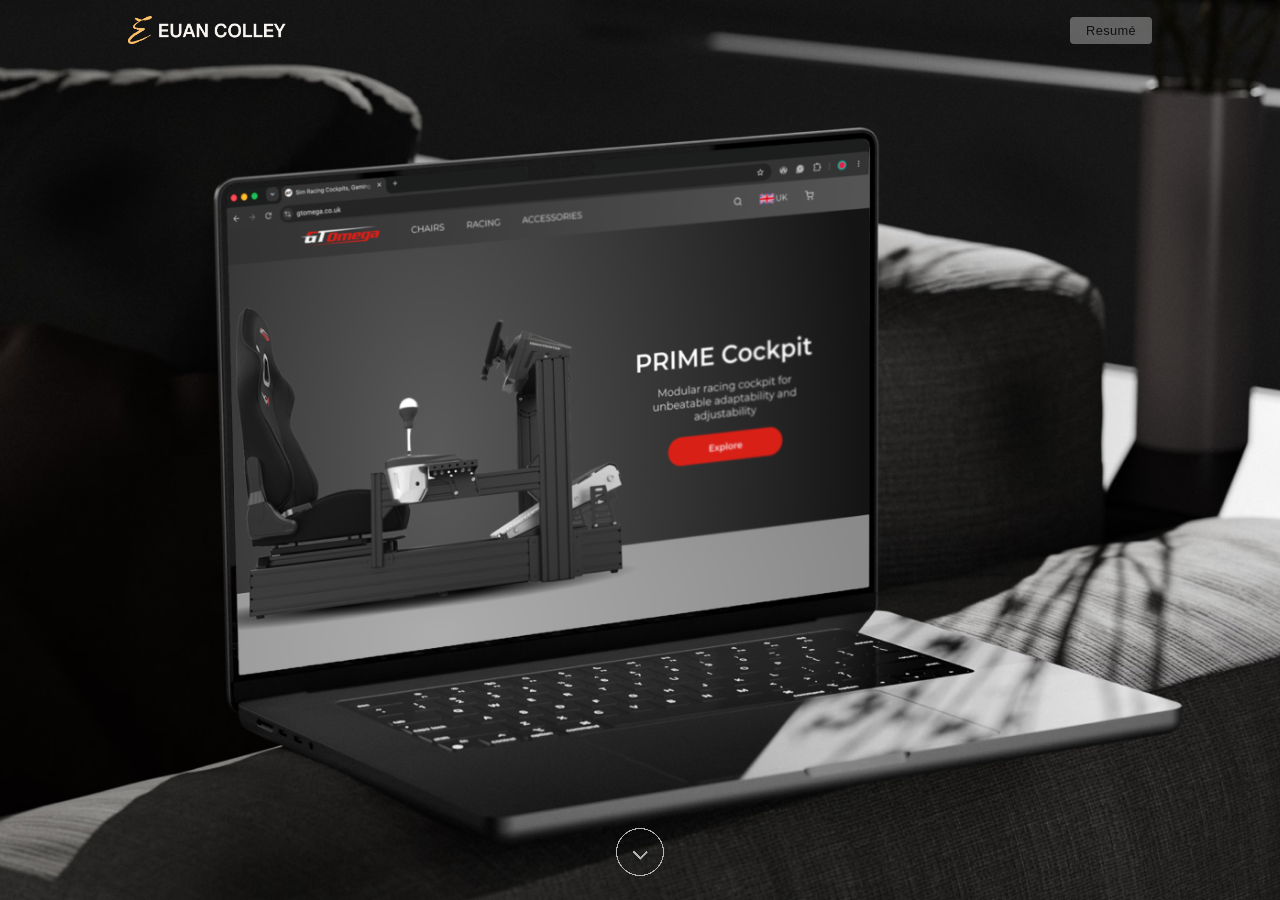
==== gtomega/index.html @ 936557d6 "Added portfolio transition effects and updated project page styling." ====
<!doctype html>
<html lang="en">
  <head>
    <meta charset="UTF-8" />
    <meta name="viewport" content="width=device-width, initial-scale=1.0" />
    <title>GT Omega — Case Study</title>
    <link rel="stylesheet" href="../project-page.css" />
    <script>
      (function () {
        const key = 'timelineProjectTransition';
        const normalizePath = (value) => {
          if (typeof value !== 'string') return '/';
          const withoutIndex = value.replace(/index\.html$/i, '');
          const normalized = withoutIndex.replace(/\/+$/, '');
          return normalized === '' ? '/' : normalized;
        };
        window.__projectTransitionPayload = null;
        try {
          const raw = sessionStorage.getItem(key);
          if (!raw) return;
          const payload = JSON.parse(raw);
          if (!payload) return;
          const payloadPath = normalizePath(payload.path || '');
          const currentPath = normalizePath(window.location.pathname);
          if (payloadPath !== currentPath) return;
          window.__projectTransitionPayload = payload;
          document.documentElement.classList.add('page-transition-in');
          document.documentElement.style.setProperty('--transition-image', `url("${payload.image}")`);
          const aspect = Number.isFinite(payload.aspect) ? payload.aspect : 0.5625;
          document.documentElement.style.setProperty('--hero-target-width', payload.targetWidth || '100dvw');
          document.documentElement.style.setProperty('--hero-target-left', payload.targetLeft || '0px');
          document.documentElement.style.setProperty('--hero-target-height', payload.targetHeight || `${(aspect * 100).toFixed(3)}vw`);
          document.documentElement.style.setProperty('--hero-target-top', payload.targetTop || `calc(50dvh - (${(aspect * 100).toFixed(3)}vw * 0.5))`);
          sessionStorage.removeItem(key);
        } catch (error) {
          // If storage is blocked or malformed, continue without transition overlay.
        }
      }());
    </script>
  </head>
  <body style="--transition-image: url('hero.png'); --hero-target-width: 100dvw; --hero-target-left: 0px; --hero-target-height: 100dvh; --hero-target-top: 0px;">
    <header>
      <div id="logo-wrap">
        <img src="../images/misc/logo black.png" alt="Logo" />
        <img id="logo-white" src="../images/misc/logo white.png" alt="Logo" />
      </div>
      <button>Resumé</button>
    </header>

    <div id="scroll-indicator">
      <video autoplay loop muted playsinline>
        <source src="../images/misc/scroll indicator.webm" type="video/webm" />
      </video>
    </div>

    <main class="case-hero">
      <img class="case-hero-media" src="hero.png" alt="GT Omega hero" />
    </main>
    <script>
      (function () {
        const payload = window.__projectTransitionPayload;
        if (!payload) return;
        const heroImg = document.querySelector('.case-hero-media');
        if (heroImg && payload.image) {
          heroImg.src = payload.image;
        }
      }());
    </script>
  </body>
</html>
---- project-page.css ----
html, body {
  margin: 0;
  padding: 0;
  overflow-x: hidden;
  overflow-y: hidden;
}

body {
  background: #f4f4f4;
  color: #f7f7f7;
  font-family: 'Newsreader', Georgia, serif;
}

header {
  position: fixed;
  top: 0;
  left: 0;
  width: 100%;
  box-sizing: border-box;
  display: flex;
  justify-content: space-between;
  align-items: center;
  padding: 16px 10vw;
  z-index: 13050;
}

header img {
  height: 28px;
  width: auto;
  display: block;
}

#logo-wrap {
  position: relative;
  height: 28px;
}

#logo-wrap img {
  height: 28px;
  width: auto;
  display: block;
}

#logo-white {
  position: absolute;
  top: 0;
  left: 0;
}

header button {
  background: rgba(244, 244, 244, 0.35);
  border: 0px solid #111;
  color: #111;
  font-size: 0.8rem;
  padding: 6px 16px;
  border-radius: 4px;
  cursor: pointer;
  letter-spacing: 0.03em;
}

header button:hover {
  background: #111;
  color: #fff;
}

#scroll-indicator {
  position: fixed;
  bottom: 24px;
  left: 50%;
  transform: translateX(-50%);
  z-index: 50;
  opacity: 1;
  transition: opacity 0.4s ease;
  pointer-events: none;
}

#scroll-indicator video {
  height: 48px;
  width: auto;
  display: block;
}

.case-hero {
  min-height: 100vh;
  width: 100%;
  position: relative;
  overflow: hidden;
  box-sizing: border-box;
  display: flex;
  align-items: end;
  padding: clamp(28px, 4vw, 56px);
}

.case-hero-media {
  position: fixed;
  left: var(--hero-target-left, 0px);
  width: var(--hero-target-width, 100dvw);
  top: var(--hero-target-top, 0px);
  height: var(--hero-target-height, 100dvh);
  display: block;
  object-fit: cover;
  object-position: center center;
  transform: none;
  z-index: 0;
}

.case-hero::after {
  content: none;
}

.case-hero-inner {
  position: relative;
  z-index: 2;
  max-width: 760px;
  text-shadow: 0 4px 28px rgba(0, 0, 0, 0.42);
}

.case-kicker {
  margin: 0 0 10px;
  font-family: sans-serif;
  letter-spacing: 0.04em;
  font-size: 0.84rem;
  opacity: 0.9;
}

.case-title {
  margin: 0;
  font-size: clamp(2rem, 5vw, 4.4rem);
  line-height: 0.95;
  font-weight: 400;
}

.case-note {
  margin: 12px 0 0;
  font-family: sans-serif;
  font-size: 0.95rem;
  line-height: 1.6;
  max-width: 62ch;
}

.case-back {
  display: inline-block;
  margin-top: 24px;
  color: #fff;
  font-family: sans-serif;
  font-size: 0.9rem;
  text-decoration: none;
  border-bottom: 1px solid rgba(255, 255, 255, 0.45);
}

html.page-transition-in body::before {
  content: '';
  position: fixed;
  left: var(--hero-target-left, 0px);
  width: var(--hero-target-width, 100dvw);
  top: var(--hero-target-top, 0px);
  height: var(--hero-target-height, 100dvh);
  background-image: var(--transition-image, var(--hero-image));
  background-size: cover;
  background-position: center center;
  transform: none;
  z-index: 9999;
  pointer-events: none;
  animation: transitionReveal 760ms cubic-bezier(0.33, 1, 0.68, 1) forwards;
}

@keyframes transitionReveal {
  0% { opacity: 1; }
  65% { opacity: 1; }
  100% { opacity: 0; }
}
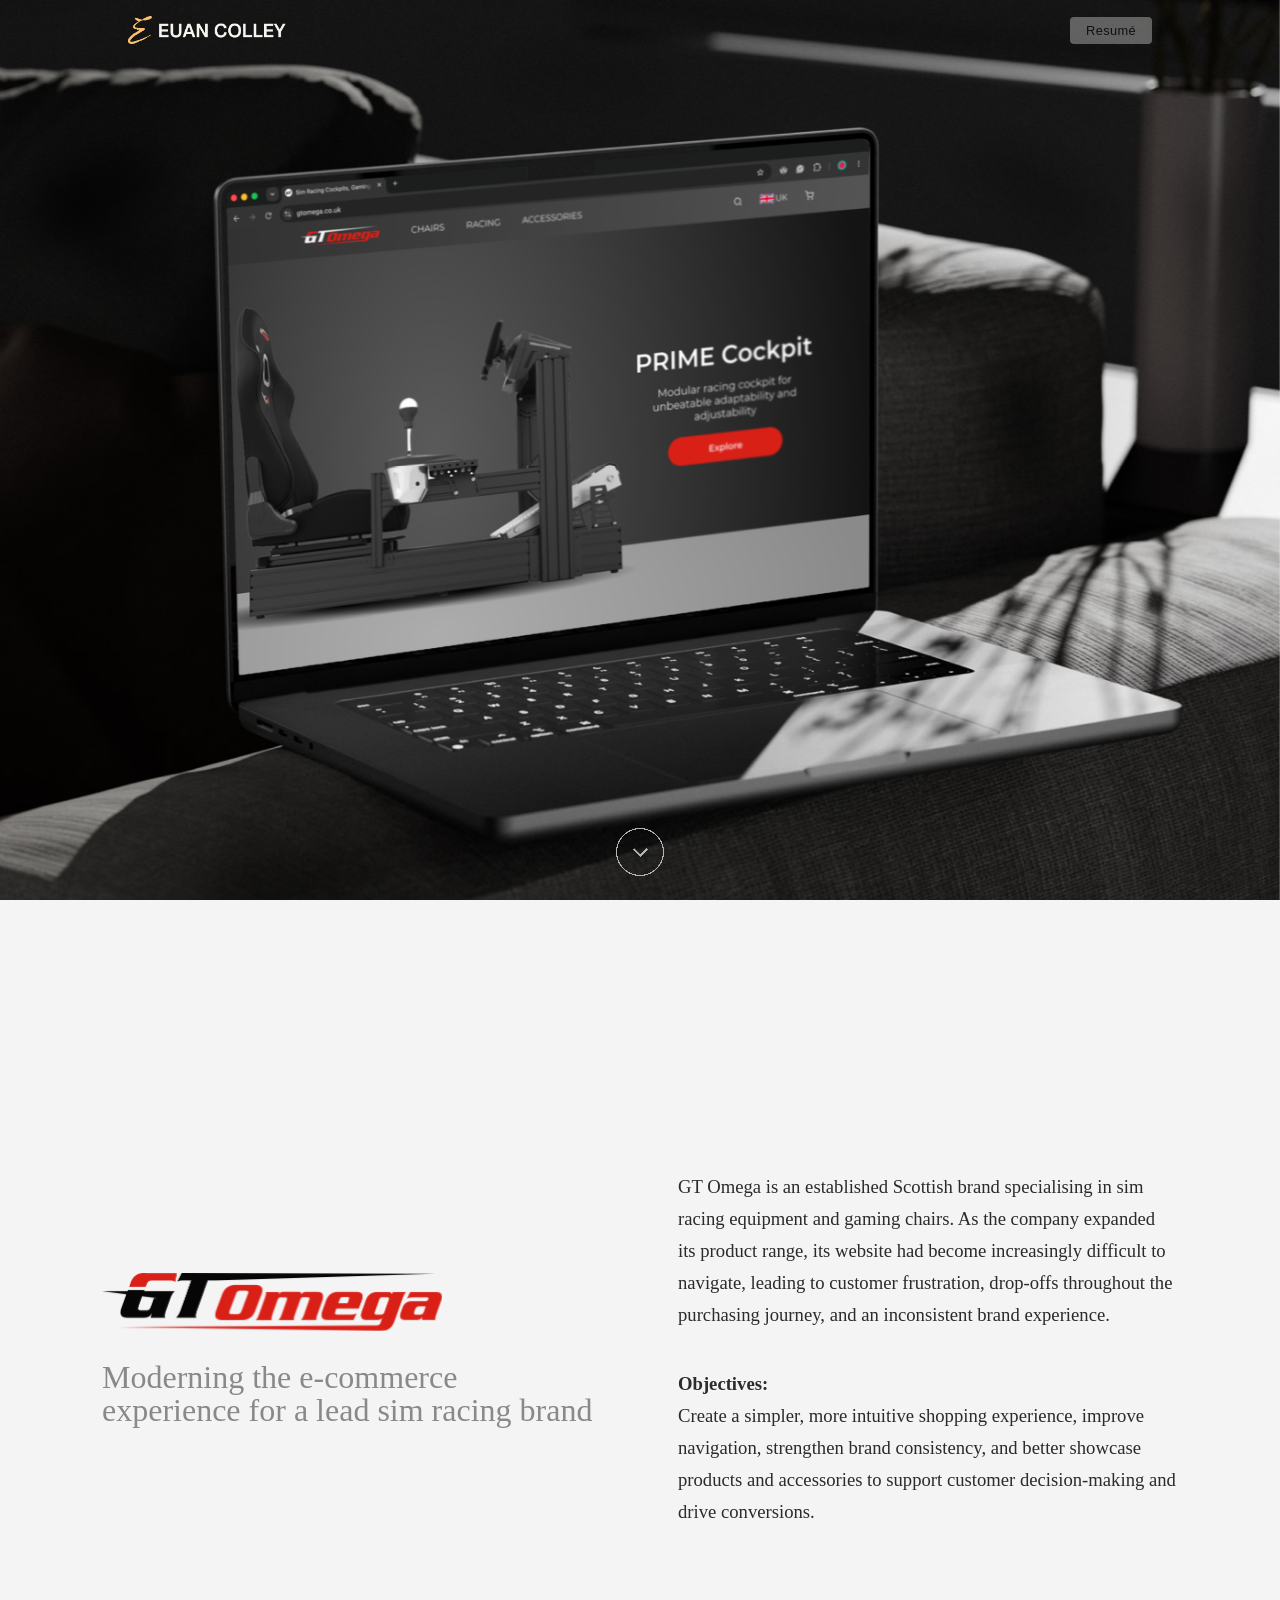
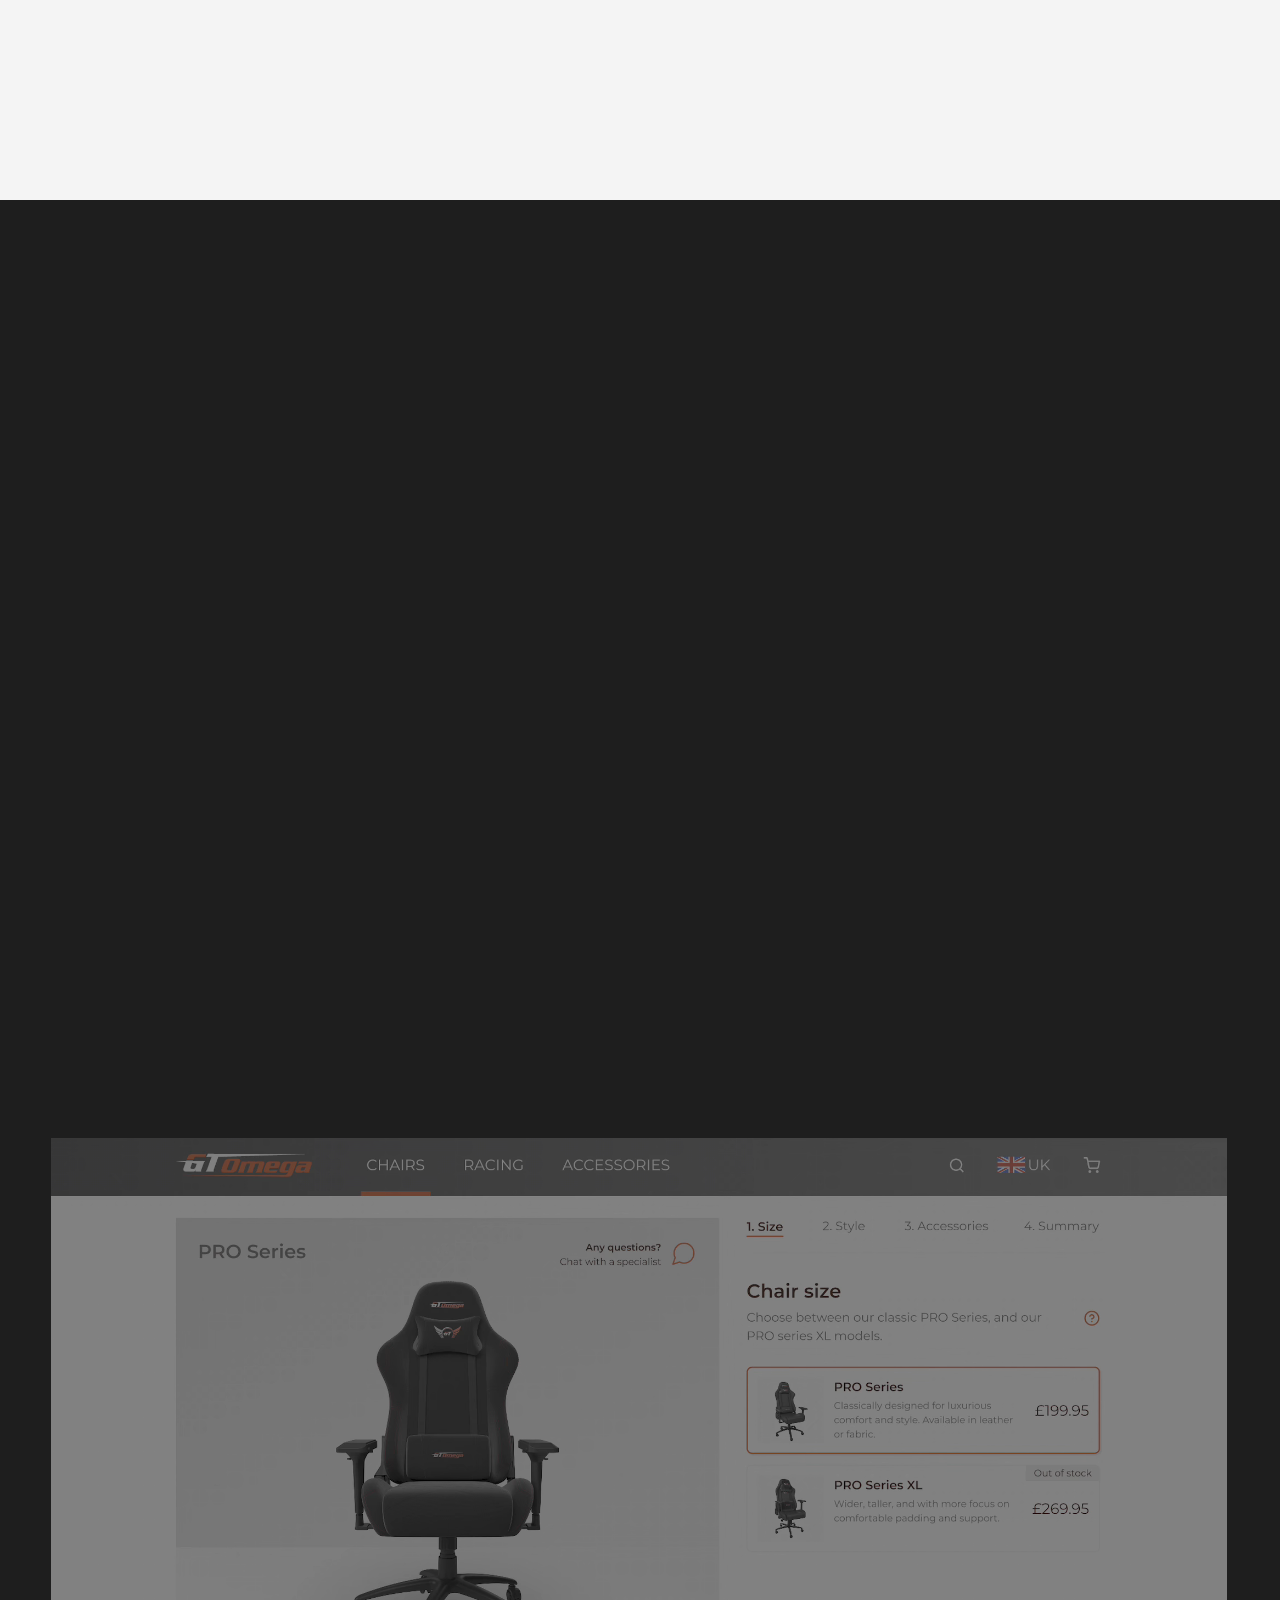
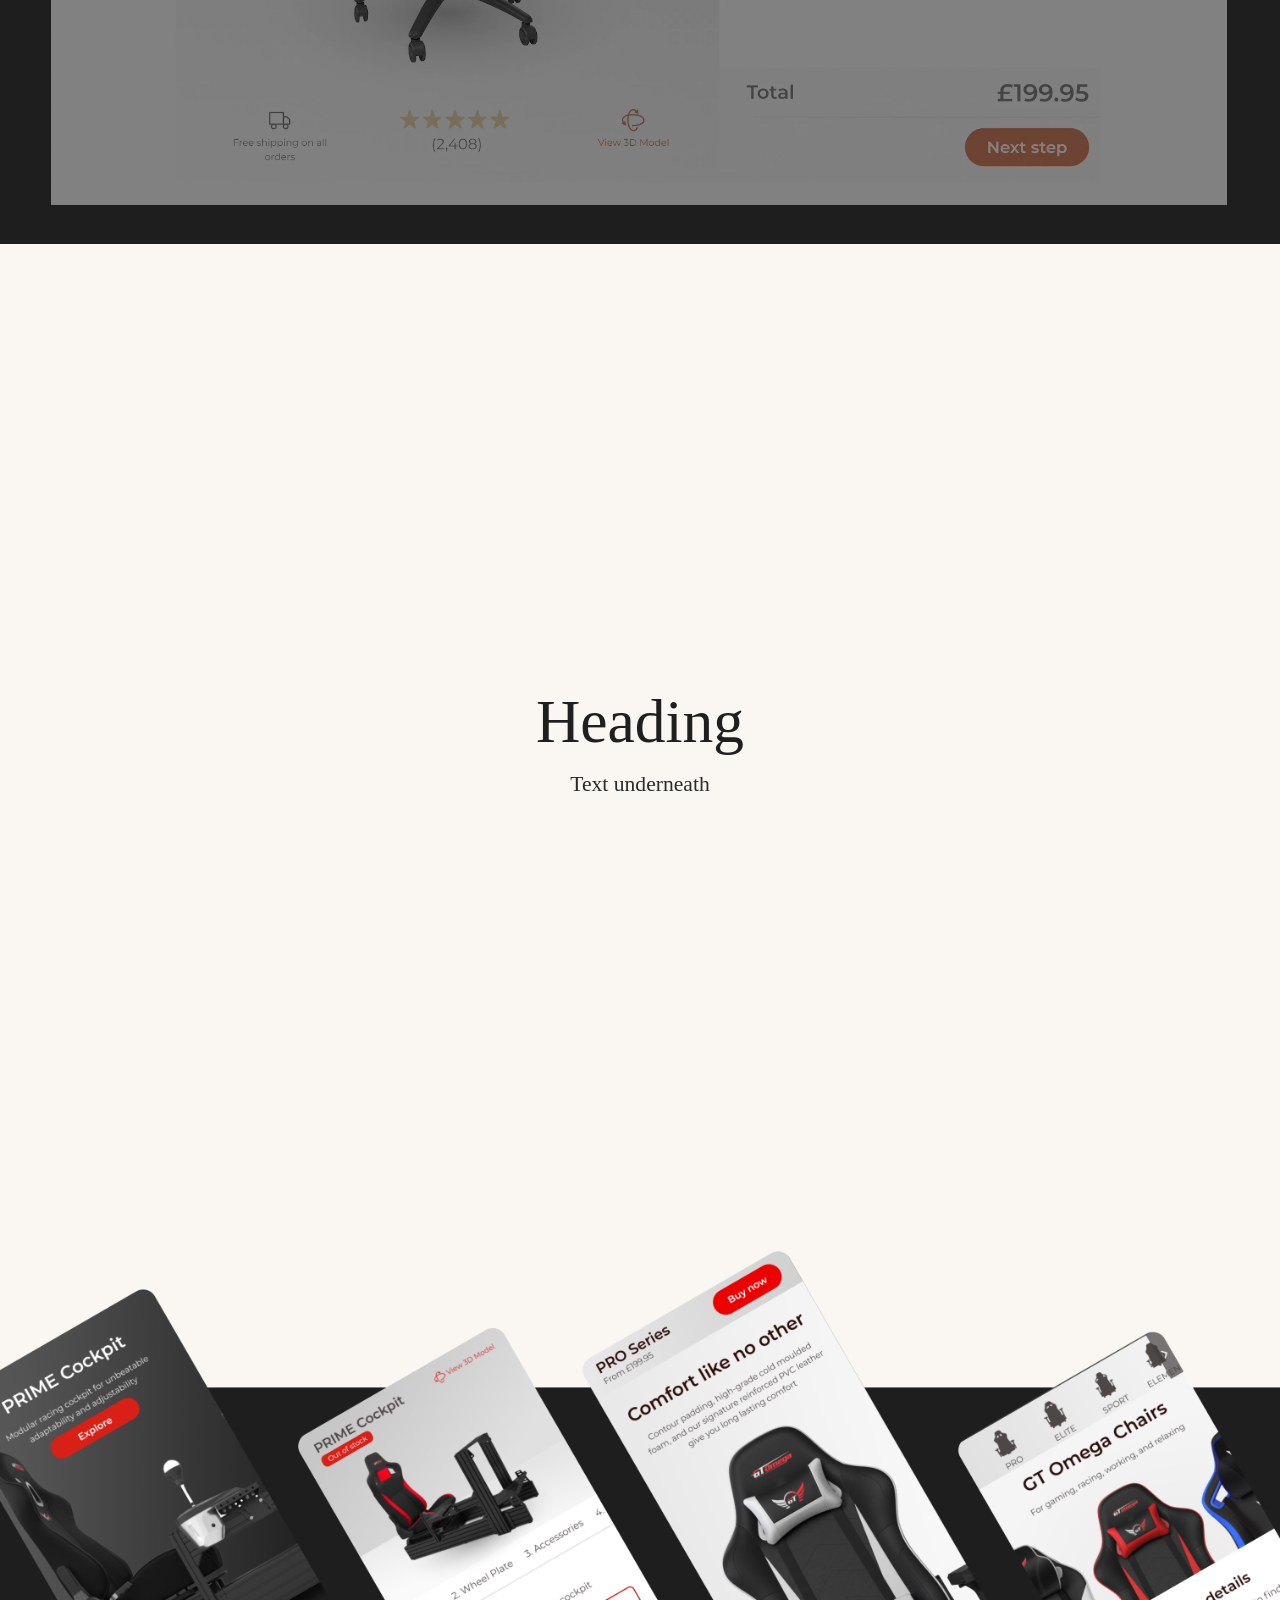
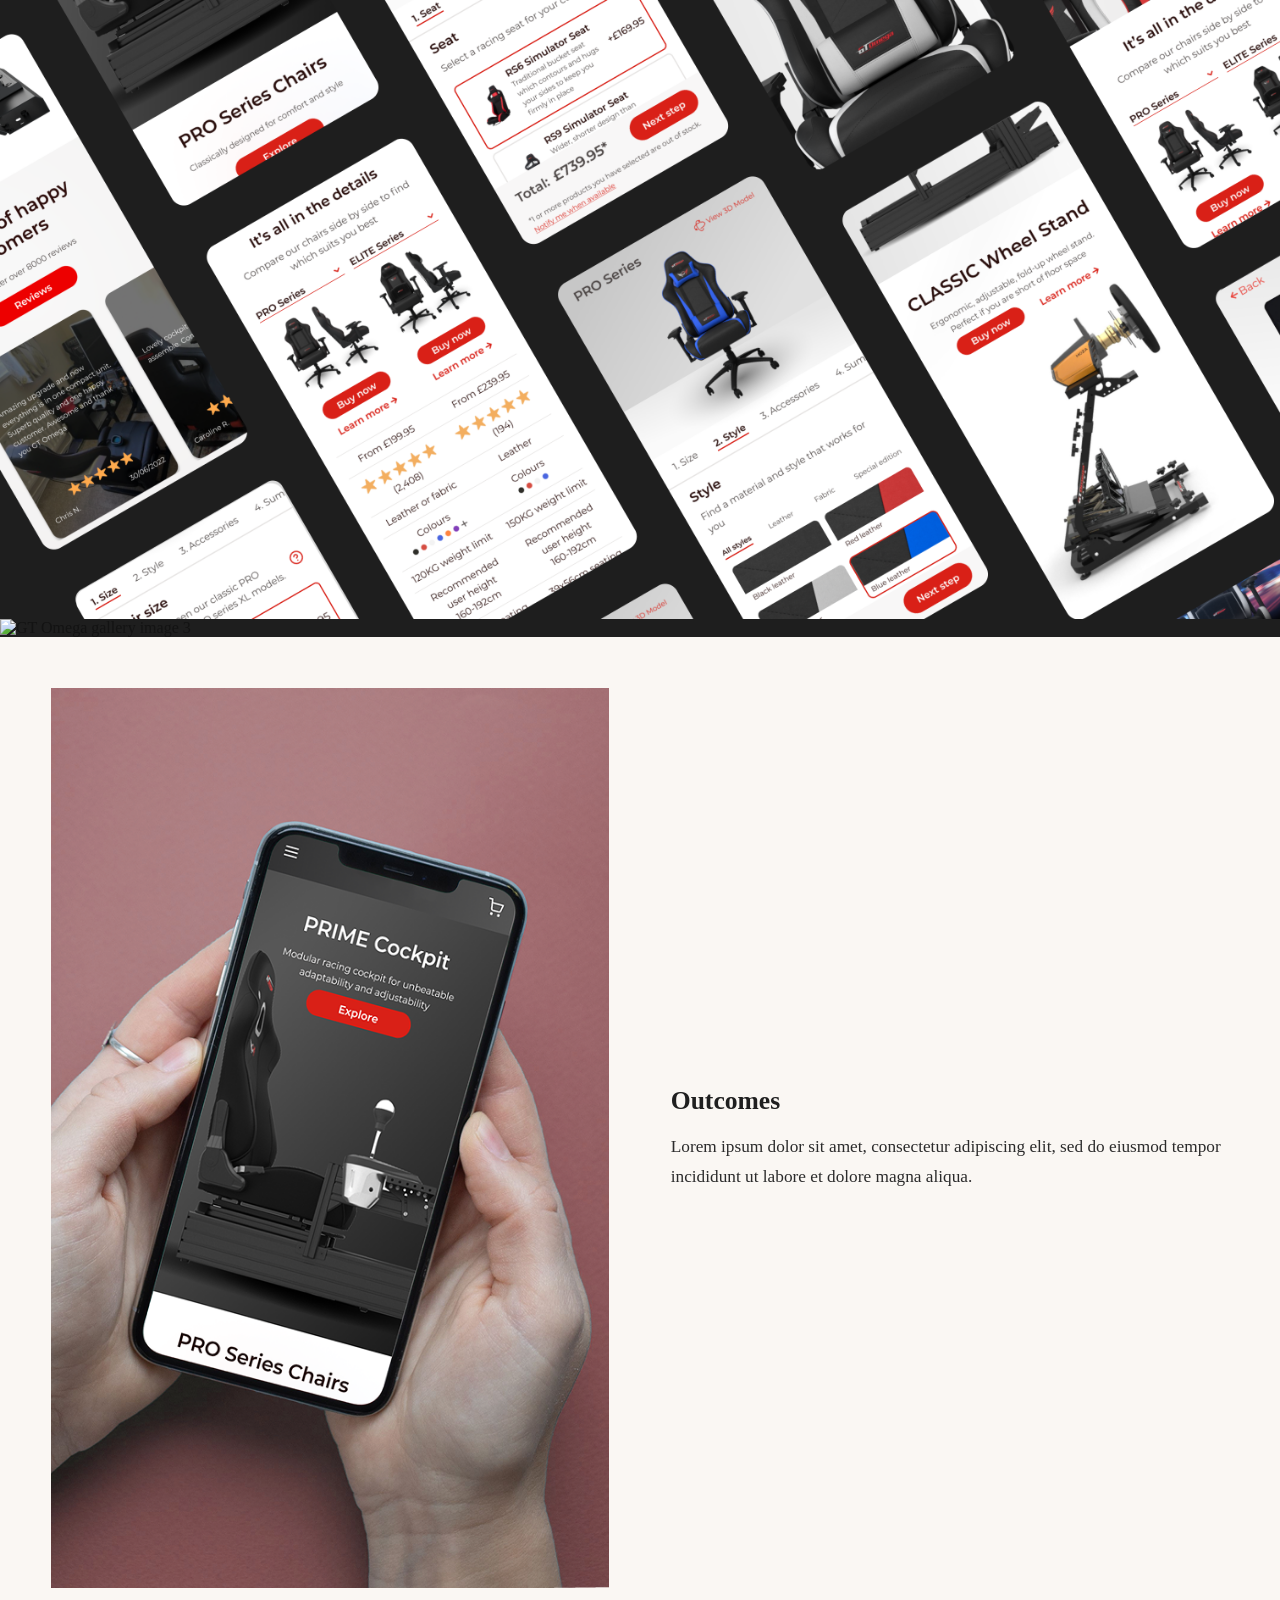
==== commit 11576196: "Completed GT Omega page pending text changes" ====
--- a/gtomega/index.html
+++ b/gtomega/index.html
@@ -56,6 +56,59 @@
     <main class="case-hero">
       <img class="case-hero-media" src="hero.png" alt="GT Omega hero" />
     </main>
+
+    <section class="case-section case-overview" aria-label="Project overview">
+      <div class="case-overview-grid">
+        <div class="case-overview-brand">
+          <img class="case-brand-logo" src="../images/GT Omega/logo.png" alt="GT Omega logo" />
+          <h2 class="case-overview-title">Moderning the e-commerce experience for a lead sim racing brand</h2>
+        </div>
+        <div class="case-overview-copy">
+          <p>GT Omega is an established Scottish brand specialising in sim racing equipment and gaming chairs. As the company expanded its product range, its website had become increasingly difficult to navigate, leading to customer frustration, drop-offs throughout the purchasing journey, and an inconsistent brand experience.</p>
+          <p class="case-overview-label"><strong>Objectives:</strong></p>
+          <p>Create a simpler, more intuitive shopping experience, improve navigation, strengthen brand consistency, and better showcase products and accessories to support customer decision-making and drive conversions.</p>
+        </div>
+      </div>
+    </section>
+
+    <section class="case-section case-zoom-section" aria-label="GT Omega gallery image">
+      <img class="case-zoom-image" src="../images/GT Omega/GT Omega 1.png" alt="GT Omega project visual" />
+    </section>
+
+    <section class="case-section case-video-section" aria-label="GT Omega motion preview">
+      <video class="case-video" autoplay loop muted playsinline preload="auto">
+        <source src="../images/GT Omega/GT Omega 1.mov" />
+        <source src="../images/GT Omega/Animation.webm" type="video/webm" />
+      </video>
+    </section>
+
+    <section class="case-section case-centred-copy" aria-label="GT Omega supporting copy">
+      <div class="case-centred-copy-inner">
+        <h2 class="case-centred-copy-title">Heading</h2>
+        <p class="case-centred-copy-text">Text underneath</p>
+      </div>
+    </section>
+
+    <section class="case-section case-image-section case-image-section--no-bg" aria-label="GT Omega gallery image two">
+      <img class="case-image-section-media" src="../images/GT Omega/Gt Omega 2.png" alt="GT Omega gallery image 2" />
+    </section>
+
+    <section class="case-section case-image-section" aria-label="GT Omega gallery image three">
+      <img class="case-image-section-media" src="../images/GT Omega/Gt Omega 3.png" alt="GT Omega gallery image 3" />
+    </section>
+
+    <section class="case-section case-outcomes" aria-label="GT Omega outcomes section">
+      <div class="case-outcomes-grid">
+        <div class="case-outcomes-media-wrap">
+          <img class="case-outcomes-media" src="../images/GT Omega/Gt Omega 4.png" alt="GT Omega outcomes visual" />
+        </div>
+        <div class="case-outcomes-copy">
+          <p class="case-outcomes-title"><strong>Outcomes</strong></p>
+          <p class="case-outcomes-text">Lorem ipsum dolor sit amet, consectetur adipiscing elit, sed do eiusmod tempor incididunt ut labore et dolore magna aliqua.</p>
+        </div>
+      </div>
+    </section>
+
     <script>
       (function () {
         const payload = window.__projectTransitionPayload;
@@ -65,6 +118,136 @@
           heroImg.src = payload.image;
         }
       }());
+
+      (function () {
+        const RETURN_ANCHOR_KEY = 'projectReturnAnchor';
+        window.addEventListener('pagehide', () => {
+          try {
+            sessionStorage.setItem(RETURN_ANCHOR_KEY, JSON.stringify({ href: 'gtomega/' }));
+          } catch (error) {
+            // Ignore storage failures and fall back to normal history behavior.
+          }
+        });
+      }());
+
+      (function () {
+        const section = document.querySelector('.case-overview');
+        const leftCol = document.querySelector('.case-overview-brand');
+        const rightCol = document.querySelector('.case-overview-copy');
+        const heroImg = document.querySelector('.case-hero-media');
+        const scrollIndicator = document.getElementById('scroll-indicator');
+        const zoomSection = document.querySelector('.case-zoom-section');
+        if (!section || !leftCol || !rightCol || !heroImg || !scrollIndicator) return;
+
+        const reduceMotion = window.matchMedia('(prefers-reduced-motion: reduce)').matches;
+
+        section.classList.add('bounce-ready');
+
+        if (reduceMotion) {
+          section.classList.add('in-view');
+          return;
+        }
+
+        const bounceObserver = new IntersectionObserver((entries) => {
+          entries.forEach((entry) => {
+            if (entry.isIntersecting) {
+              section.classList.add('in-view');
+            }
+          });
+        }, {
+          threshold: 0.35,
+          rootMargin: '0px 0px -8% 0px'
+        });
+
+        bounceObserver.observe(section);
+
+        const clamp = (value, min, max) => Math.min(max, Math.max(min, value));
+        const easeOut = (value) => 1 - Math.pow(1 - value, 2);
+        let ticking = false;
+
+        const updateParallax = () => {
+          ticking = false;
+          const rect = section.getBoundingClientRect();
+          const viewportHeight = window.innerHeight || 1;
+          const progress = clamp((viewportHeight - rect.top) / viewportHeight, 0, 1);
+          const indicatorFadeProgress = clamp(window.scrollY / (viewportHeight * 0.38), 0, 1);
+
+          const leftProgress = easeOut(progress);
+          const rightProgress = easeOut(clamp((progress - 0.2) / 0.8, 0, 1));
+          const leftShift = -120 * leftProgress;
+          const rightShift = -86 * rightProgress;
+
+          // Hero moves at half-strength compared with section parallax progression.
+          const averageColumnProgress = (leftProgress + rightProgress) * 0.5;
+          const heroShift = -43 * averageColumnProgress;
+
+          leftCol.style.setProperty('--overview-parallax-y', `${leftShift.toFixed(2)}px`);
+          rightCol.style.setProperty('--overview-parallax-y', `${rightShift.toFixed(2)}px`);
+          heroImg.style.setProperty('--hero-parallax-y', `${heroShift.toFixed(2)}px`);
+          scrollIndicator.style.opacity = `${(1 - indicatorFadeProgress).toFixed(3)}`;
+
+          if (zoomSection) {
+            const zoomRect = zoomSection.getBoundingClientRect();
+            const zoomProgress = clamp((viewportHeight - zoomRect.top) / viewportHeight, 0, 1);
+            zoomSection.style.setProperty('--zoom-progress', zoomProgress.toFixed(4));
+          }
+        };
+
+        const requestParallaxUpdate = () => {
+          if (ticking) return;
+          ticking = true;
+          window.requestAnimationFrame(updateParallax);
+        };
+
+        const scrollSections = Array.from(document.querySelectorAll('.case-hero, .case-section'));
+        const PAUSE_SCROLL_DELTA = 220;
+        let activePauseIndex = -1;
+        let activePauseDirection = 0;
+        let consumedPauseDelta = PAUSE_SCROLL_DELTA;
+
+        const getNearestSectionIndex = () => {
+          if (scrollSections.length === 0) return -1;
+          const viewportCenter = window.innerHeight * 0.5;
+          let nearestIndex = 0;
+          let nearestDistance = Number.POSITIVE_INFINITY;
+
+          scrollSections.forEach((sectionNode, index) => {
+            const r = sectionNode.getBoundingClientRect();
+            const sectionCenter = r.top + (r.height * 0.5);
+            const distance = Math.abs(sectionCenter - viewportCenter);
+            if (distance < nearestDistance) {
+              nearestDistance = distance;
+              nearestIndex = index;
+            }
+          });
+
+          return nearestIndex;
+        };
+
+        window.addEventListener('wheel', (event) => {
+          if (scrollSections.length < 2) return;
+          const direction = Math.sign(event.deltaY);
+          if (direction === 0) return;
+
+          const sectionIndex = getNearestSectionIndex();
+          if (sectionIndex === -1) return;
+
+          if (sectionIndex !== activePauseIndex || direction !== activePauseDirection) {
+            activePauseIndex = sectionIndex;
+            activePauseDirection = direction;
+            consumedPauseDelta = 0;
+          }
+
+          if (consumedPauseDelta < PAUSE_SCROLL_DELTA) {
+            consumedPauseDelta += Math.abs(event.deltaY);
+            event.preventDefault();
+          }
+        }, { passive: false });
+
+        window.addEventListener('scroll', requestParallaxUpdate, { passive: true });
+        window.addEventListener('resize', requestParallaxUpdate);
+        requestParallaxUpdate();
+      }());
     </script>
   </body>
 </html>
--- a/project-page.css
+++ b/project-page.css
@@ -2,7 +2,7 @@
   margin: 0;
   padding: 0;
   overflow-x: hidden;
-  overflow-y: hidden;
+  overflow-y: auto;
 }
 
 body {
@@ -83,7 +83,8 @@
 .case-hero {
   min-height: 100vh;
   width: 100%;
-  position: relative;
+  position: sticky;
+  top: 0;
   overflow: hidden;
   box-sizing: border-box;
   display: flex;
@@ -92,16 +93,282 @@
 }
 
 .case-hero-media {
-  position: fixed;
-  left: var(--hero-target-left, 0px);
-  width: var(--hero-target-width, 100dvw);
-  top: var(--hero-target-top, 0px);
-  height: var(--hero-target-height, 100dvh);
+  position: absolute;
+  inset: 0;
+  width: 100%;
+  height: 100%;
   display: block;
   object-fit: cover;
   object-position: center center;
-  transform: none;
+  transform: translate3d(0, var(--hero-parallax-y, 0px), 0);
+  will-change: transform;
   z-index: 0;
+}
+
+.case-section {
+  position: relative;
+  z-index: 1;
+  background: #f4f4f4;
+  color: #131313;
+}
+
+.case-overview {
+  height: 100vh;
+  background: #f4f4f4;
+  padding: 0 8vw;
+  display: flex;
+  align-items: center;
+}
+
+.case-overview-grid {
+  width: min(1180px, 100%);
+  margin: 0 auto;
+  display: grid;
+  grid-template-columns: minmax(280px, 1fr) minmax(280px, 1fr);
+  gap: clamp(28px, 6vw, 88px);
+  align-items: center;
+}
+
+.case-overview-brand {
+  display: flex;
+  flex-direction: column;
+  gap: clamp(20px, 2.5vw, 30px);
+  transform: translate3d(0, var(--overview-parallax-y, 0px), 0);
+  will-change: transform;
+}
+
+.case-brand-logo {
+  width: min(100%, 340px);
+  height: auto;
+  display: block;
+}
+
+.case-overview.bounce-ready .case-brand-logo,
+.case-overview.bounce-ready .case-overview-title,
+.case-overview.bounce-ready .case-overview-copy p {
+  opacity: 0;
+  transform: translateY(40px);
+}
+
+.case-overview.in-view .case-brand-logo {
+  animation: slideUpBounce 0.8s cubic-bezier(0.34, 1.56, 0.64, 1) 0.45s forwards;
+}
+
+.case-overview.in-view .case-overview-title {
+  animation: slideUpBounce 0.8s cubic-bezier(0.34, 1.56, 0.64, 1) 0.62s forwards;
+}
+
+.case-overview.in-view .case-overview-copy p:nth-of-type(1) {
+  animation: slideUpBounce 0.8s cubic-bezier(0.34, 1.56, 0.64, 1) 0.8s forwards;
+}
+
+.case-overview.in-view .case-overview-copy p:nth-of-type(2) {
+  animation: slideUpBounce 0.8s cubic-bezier(0.34, 1.56, 0.64, 1) 0.95s forwards;
+}
+
+.case-overview.in-view .case-overview-copy p:nth-of-type(3) {
+  animation: slideUpBounce 0.8s cubic-bezier(0.34, 1.56, 0.64, 1) 1.08s forwards;
+}
+
+.case-overview-title {
+  margin: 0;
+  font-size: 24pt;
+  line-height: 1.05;
+  font-weight: 400;
+  color: #8A8989;
+}
+
+.case-overview-copy p {
+  margin: 0 0 36px;
+  font-family: 'Newsreader', Georgia, serif;
+  font-size: 14pt;
+  font-weight: 400;
+  line-height: 1.72;
+  color: #2b2b2b;
+}
+
+.case-overview-copy {
+  align-self: center;
+  transform: translate3d(0, var(--overview-parallax-y, 0px), 0);
+  will-change: transform;
+}
+
+.case-overview-copy .case-overview-label {
+  margin-bottom: 0;
+}
+
+.case-overview-copy p:last-child {
+  margin-bottom: 0;
+}
+
+.case-zoom-section {
+  height: 100vh;
+  background: #1e1e1e;
+  padding: 0;
+  overflow: hidden;
+  --zoom-start: 2;
+  --zoom-end: 1.5 ;
+  --zoom-progress: 0;
+}
+
+.case-zoom-image {
+  width: 100%;
+  height: 100%;
+  display: block;
+  object-fit: cover;
+  object-position: center center;
+  transform: scale(calc(var(--zoom-start) + ((var(--zoom-end) - var(--zoom-start)) * var(--zoom-progress))));
+  transform-origin: center center;
+  will-change: transform;
+}
+
+.case-video-section {
+  background: #1e1e1e;
+  padding: clamp(20px, 3vw, 44px) clamp(20px, 4vw, 56px);
+}
+
+.case-video {
+  width: 100%;
+  height: auto;
+  display: block;
+  clip-path: inset(0 2px 0 0);
+}
+
+.case-centred-copy {
+  height: 100vh;
+  background: #FAF7F3;
+  display: flex;
+  align-items: center;
+  justify-content: center;
+  padding: clamp(24px, 4vw, 56px);
+}
+
+.case-centred-copy-inner {
+  width: min(780px, 92vw);
+  text-align: center;
+}
+
+.case-centred-copy-title {
+  margin: 0;
+  color: #1f1f1f;
+  font-size: clamp(2rem, 4.8vw, 4rem);
+  line-height: 1.05;
+  font-weight: 400;
+}
+
+.case-centred-copy-text {
+  margin: 14px 0 0;
+  color: #2b2b2b;
+  font-size: clamp(1.05rem, 1.7vw, 1.35rem);
+  line-height: 1.6;
+}
+
+.case-image-section {
+  background: #1e1e1e;
+  padding: 0;
+  overflow: hidden;
+}
+
+.case-image-section-media {
+  width: 100%;
+  height: auto;
+  display: block;
+}
+
+.case-image-section--no-bg {
+  background: #FAF7F3;
+}
+
+.case-outcomes {
+  height: 100vh;
+  background: #FAF7F3;
+  padding: clamp(24px, 4vw, 56px);
+  display: flex;
+  align-items: center;
+}
+
+.case-outcomes-grid {
+  width: min(1240px, 100%);
+  height: 100%;
+  margin: 0 auto;
+  display: grid;
+  grid-template-columns: minmax(300px, 1fr) minmax(280px, 1fr);
+  gap: clamp(28px, 4.8vw, 72px);
+  align-items: stretch;
+}
+
+.case-outcomes-media-wrap {
+  width: 100%;
+  height: 100%;
+}
+
+.case-outcomes-media {
+  width: 100%;
+  height: 100%;
+  display: block;
+  object-fit: cover;
+}
+
+.case-outcomes-copy {
+  align-self: center;
+}
+
+.case-outcomes-title {
+  margin: 0;
+  color: #1f1f1f;
+  font-size: clamp(1.3rem, 2vw, 1.8rem);
+  line-height: 1.2;
+}
+
+.case-outcomes-text {
+  margin: 16px 0 0;
+  color: #2b2b2b;
+  font-size: clamp(1rem, 1.35vw, 1.2rem);
+  line-height: 1.7;
+}
+
+@media (max-width: 840px) {
+  .case-overview-grid {
+    grid-template-columns: 1fr;
+    gap: 34px;
+  }
+
+  .case-overview {
+    height: auto;
+    min-height: 100vh;
+    padding: clamp(72px, 11vw, 140px) 8vw;
+  }
+
+  .case-brand-logo {
+    width: min(72vw, 300px);
+  }
+
+  .case-overview-brand,
+  .case-overview-copy,
+  .case-hero-media {
+    transform: none;
+    will-change: auto;
+  }
+
+  .case-zoom-image {
+    transform: scale(var(--zoom-end));
+    will-change: auto;
+  }
+
+  .case-outcomes {
+    height: auto;
+    min-height: 100vh;
+  }
+
+  .case-outcomes-grid {
+    grid-template-columns: 1fr;
+    height: auto;
+  }
+
+  .case-outcomes-media-wrap,
+  .case-outcomes-media {
+    height: auto;
+  }
 }
 
 .case-hero::after {
@@ -164,6 +431,11 @@
   animation: transitionReveal 760ms cubic-bezier(0.33, 1, 0.68, 1) forwards;
 }
 
+@keyframes slideUpBounce {
+  from { opacity: 0; transform: translateY(40px); }
+  to { opacity: 1; transform: translateY(0); }
+}
+
 @keyframes transitionReveal {
   0% { opacity: 1; }
   65% { opacity: 1; }
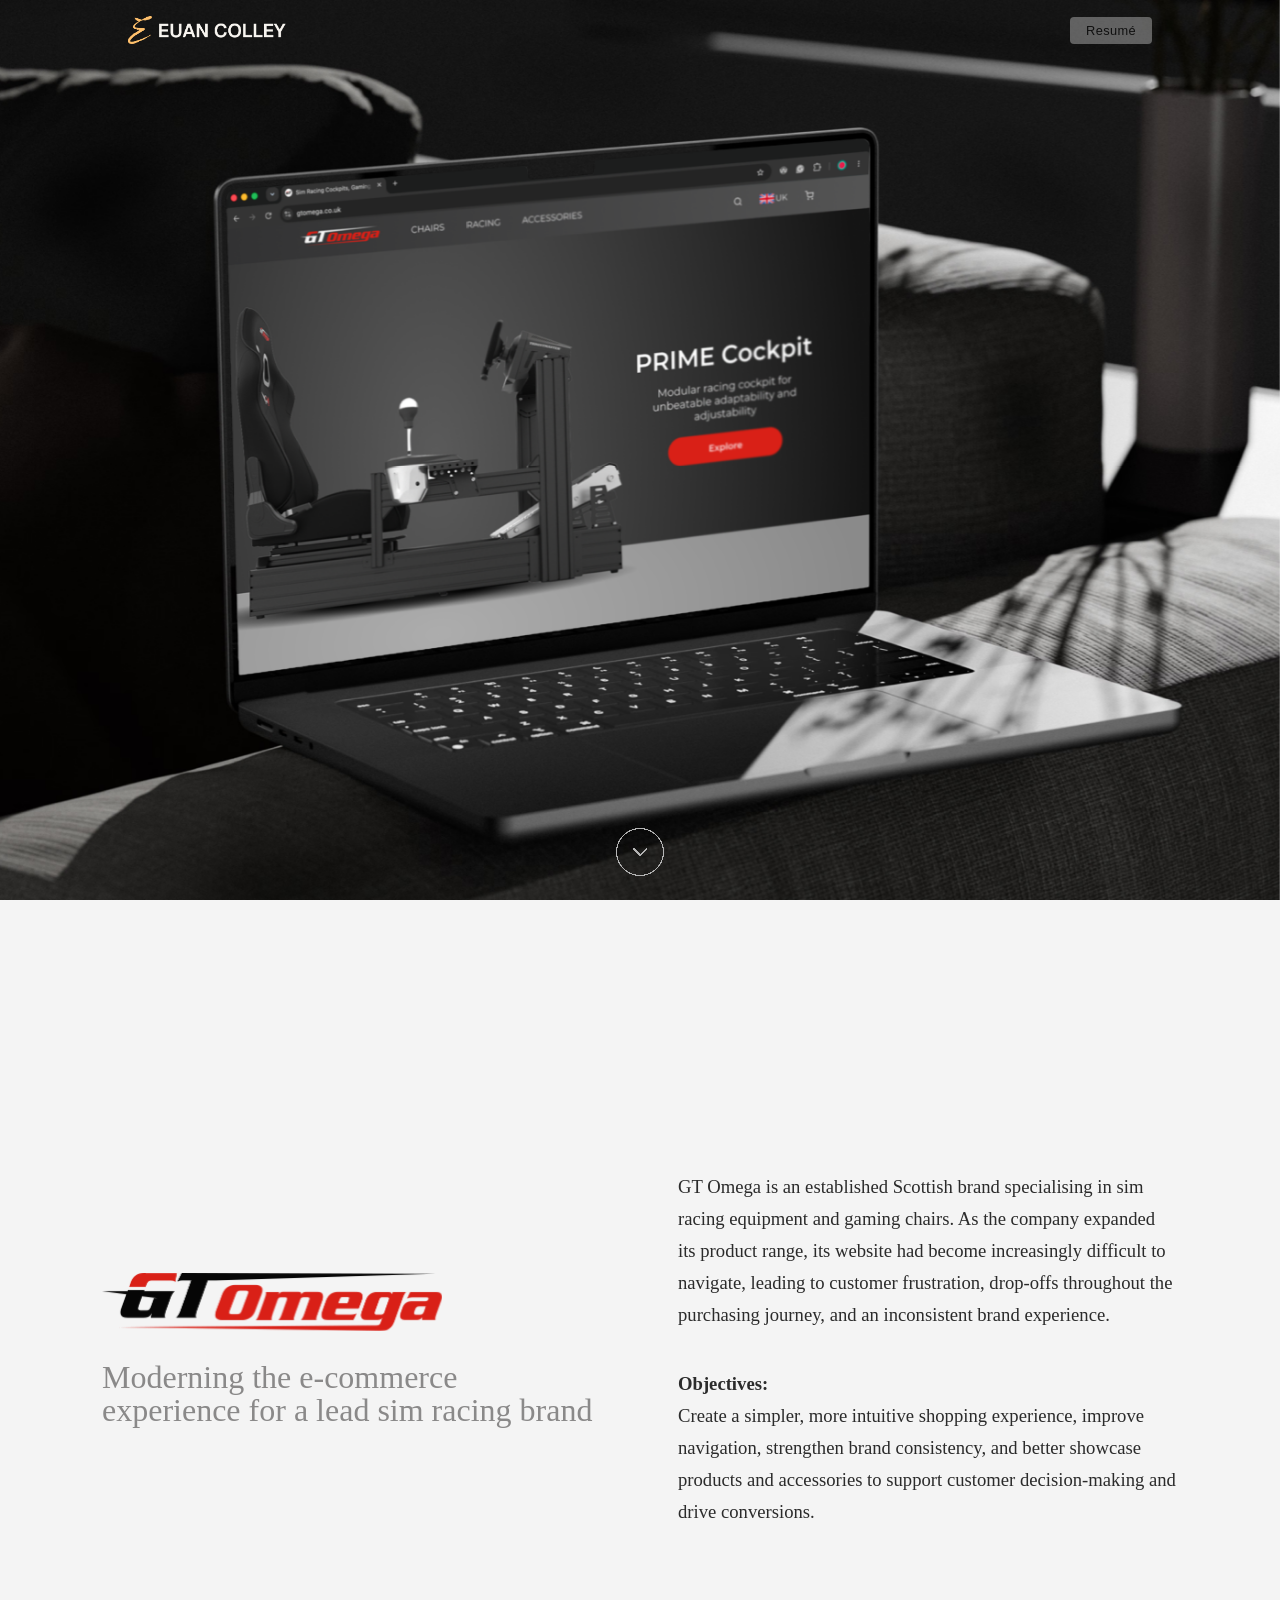
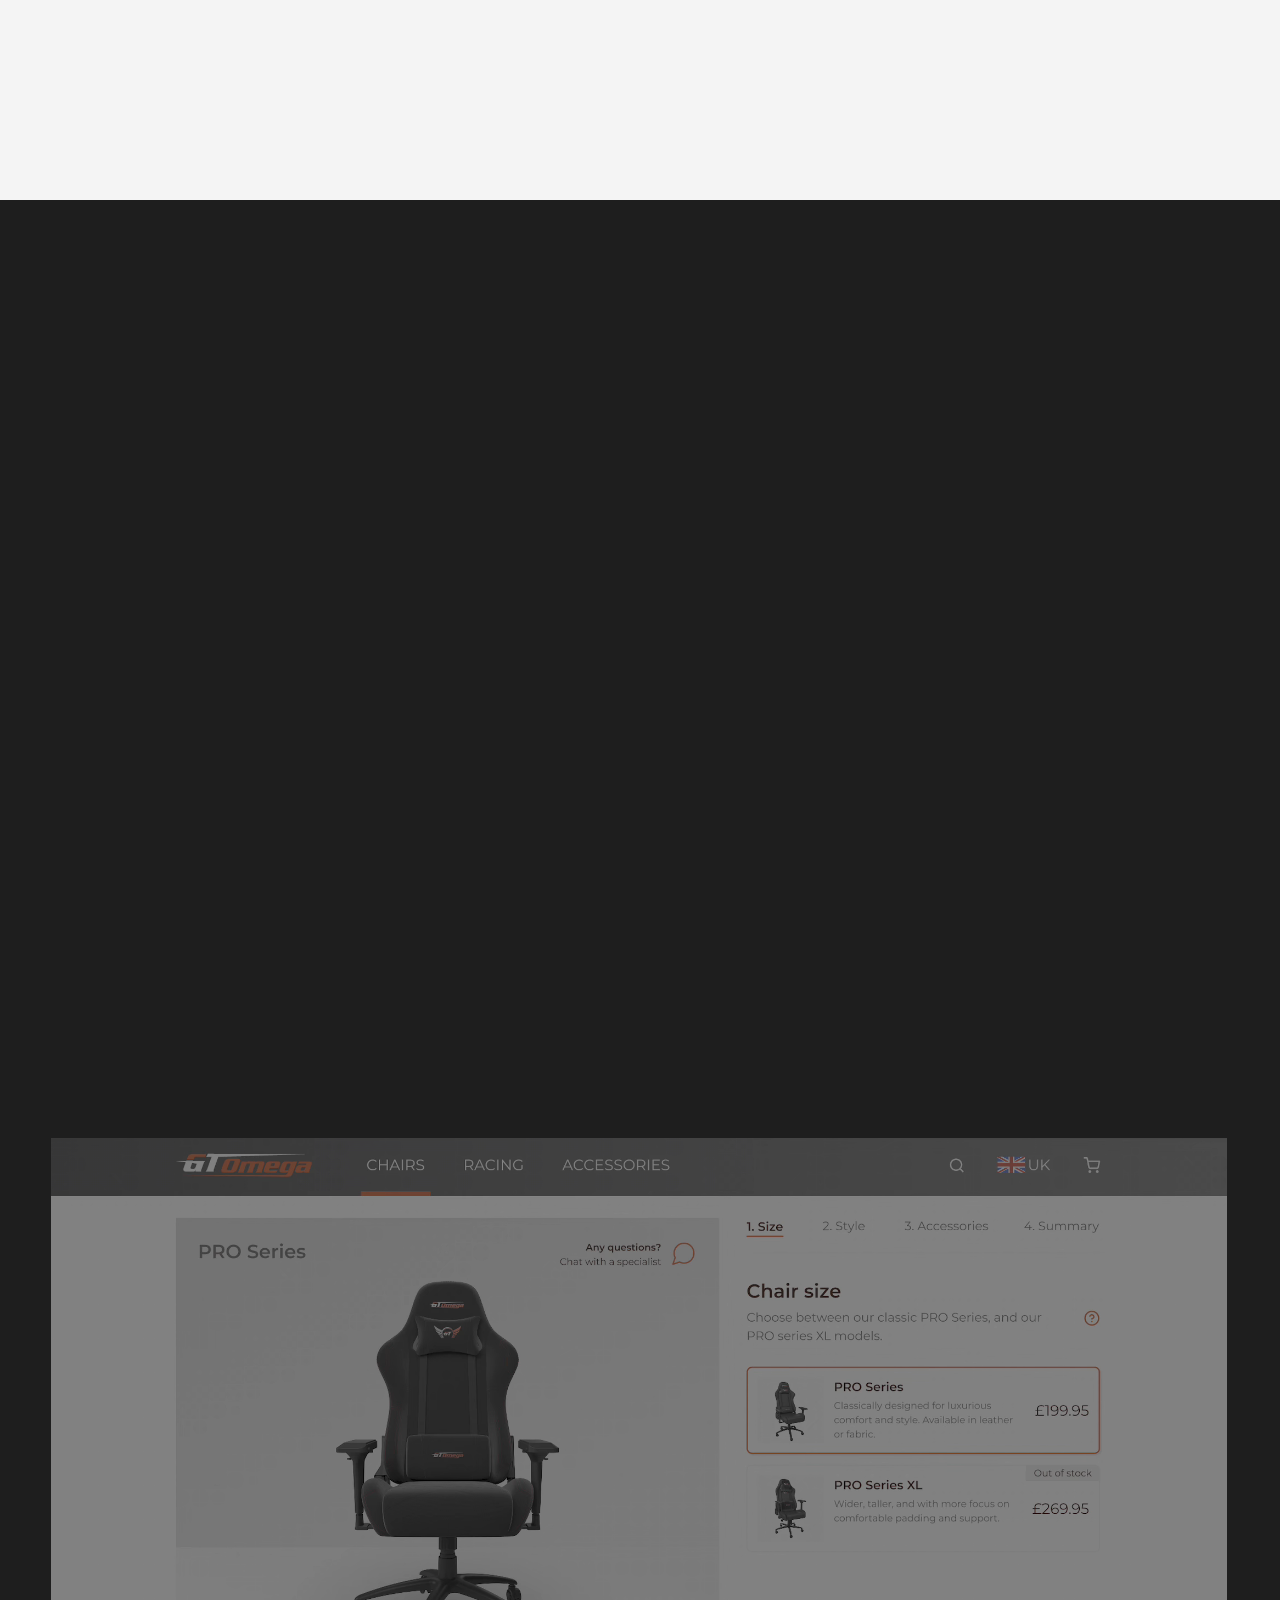
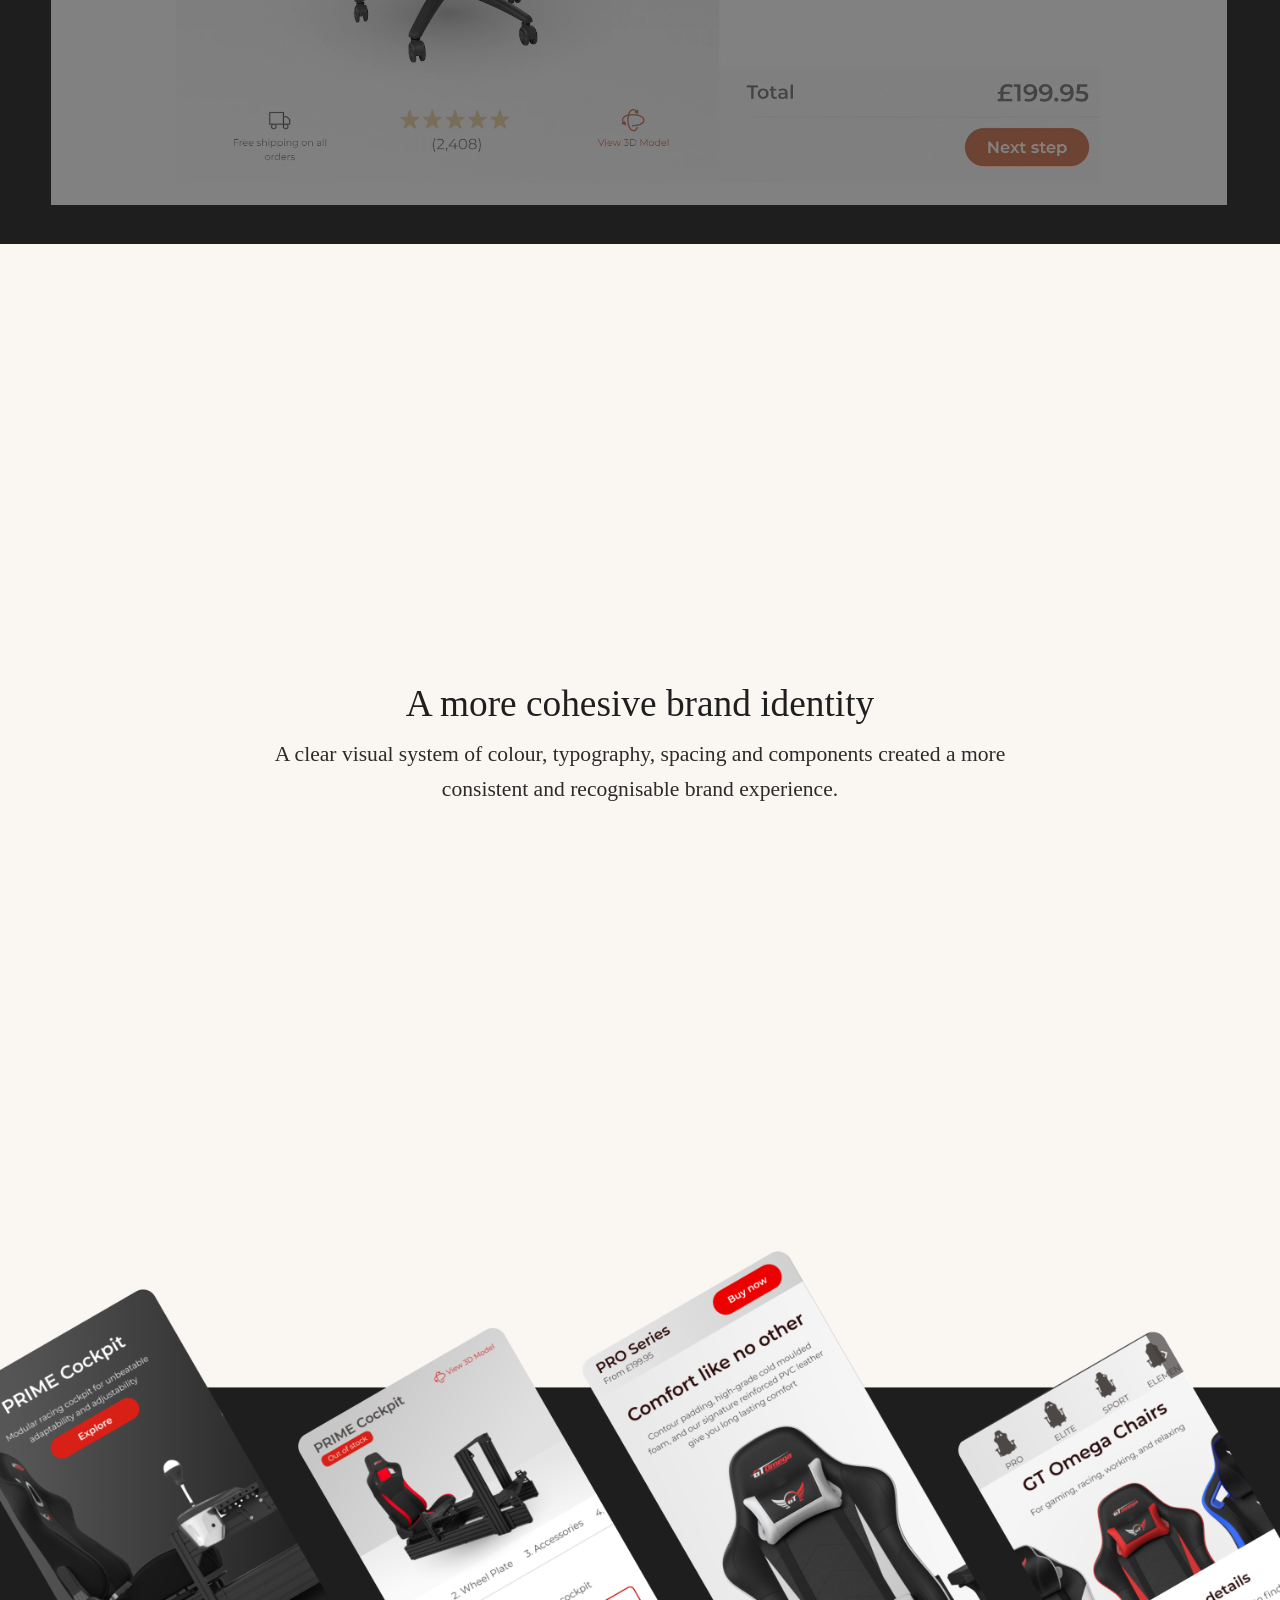
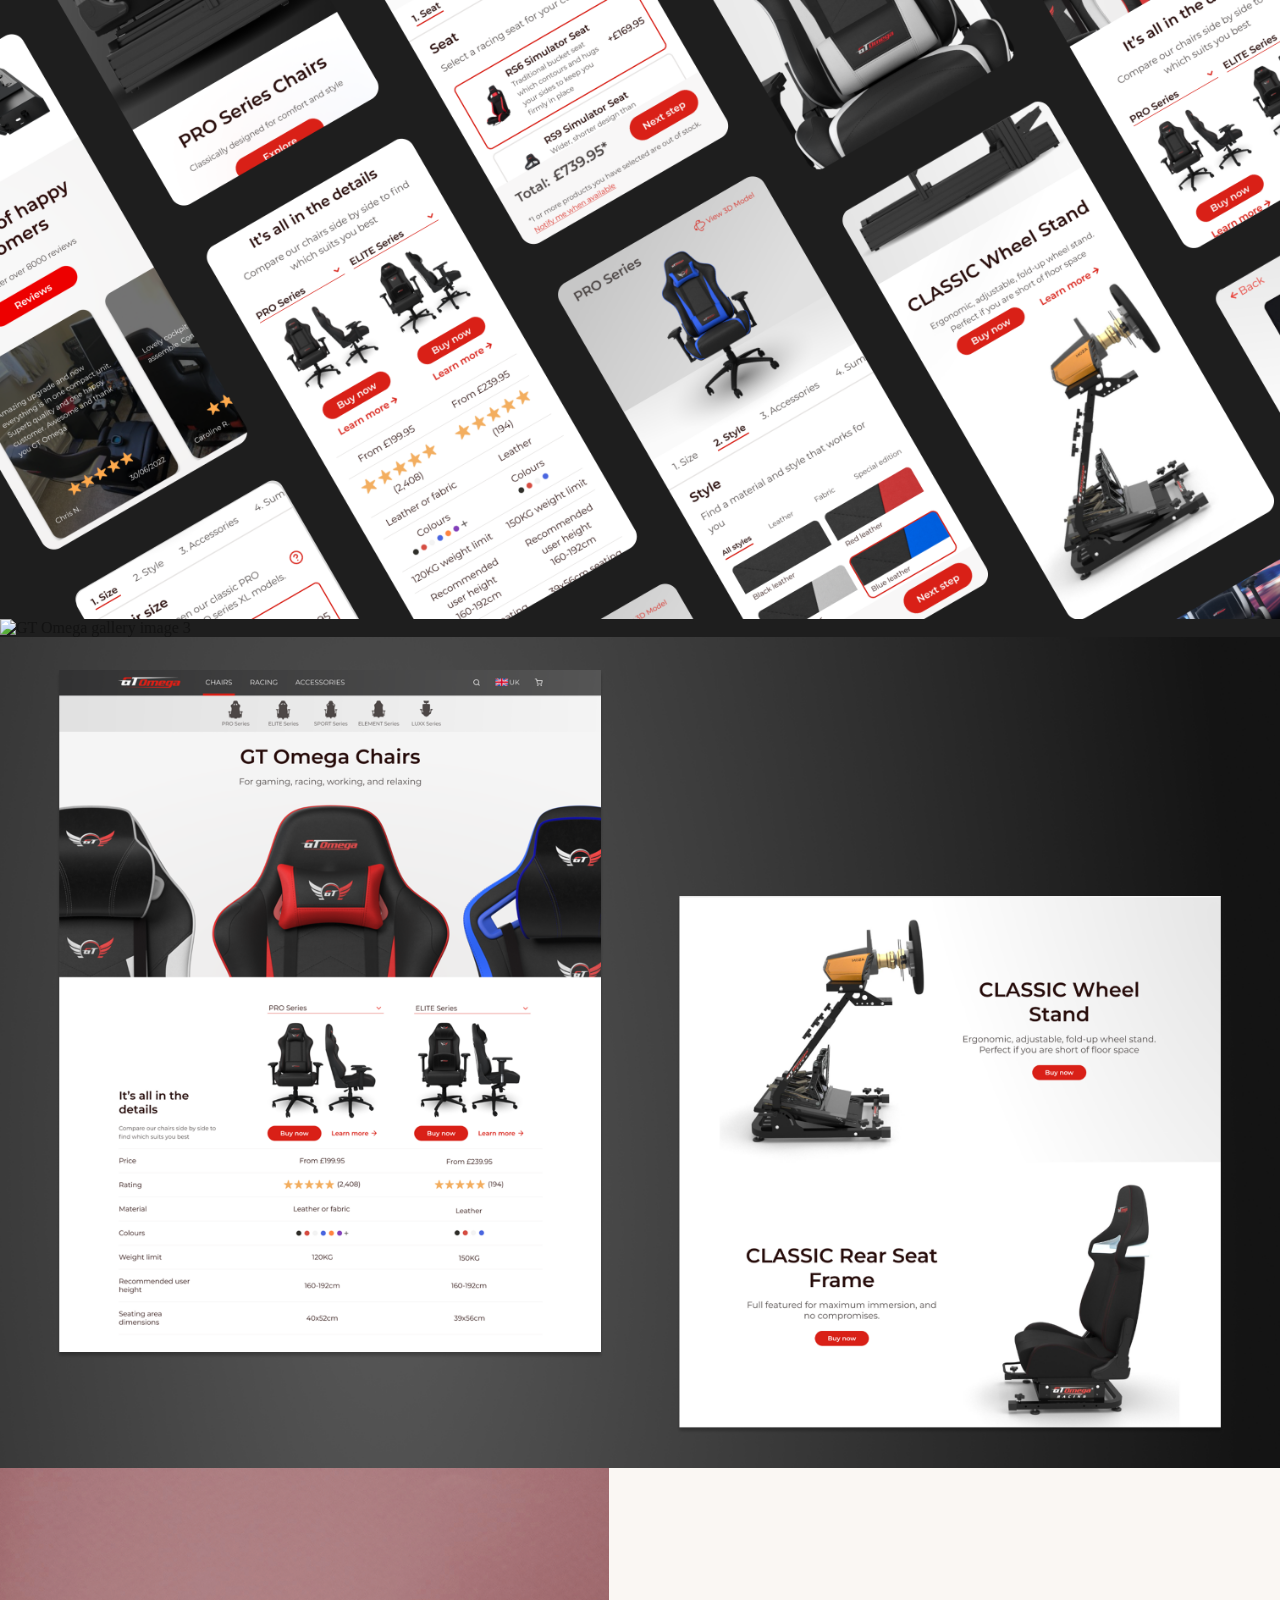
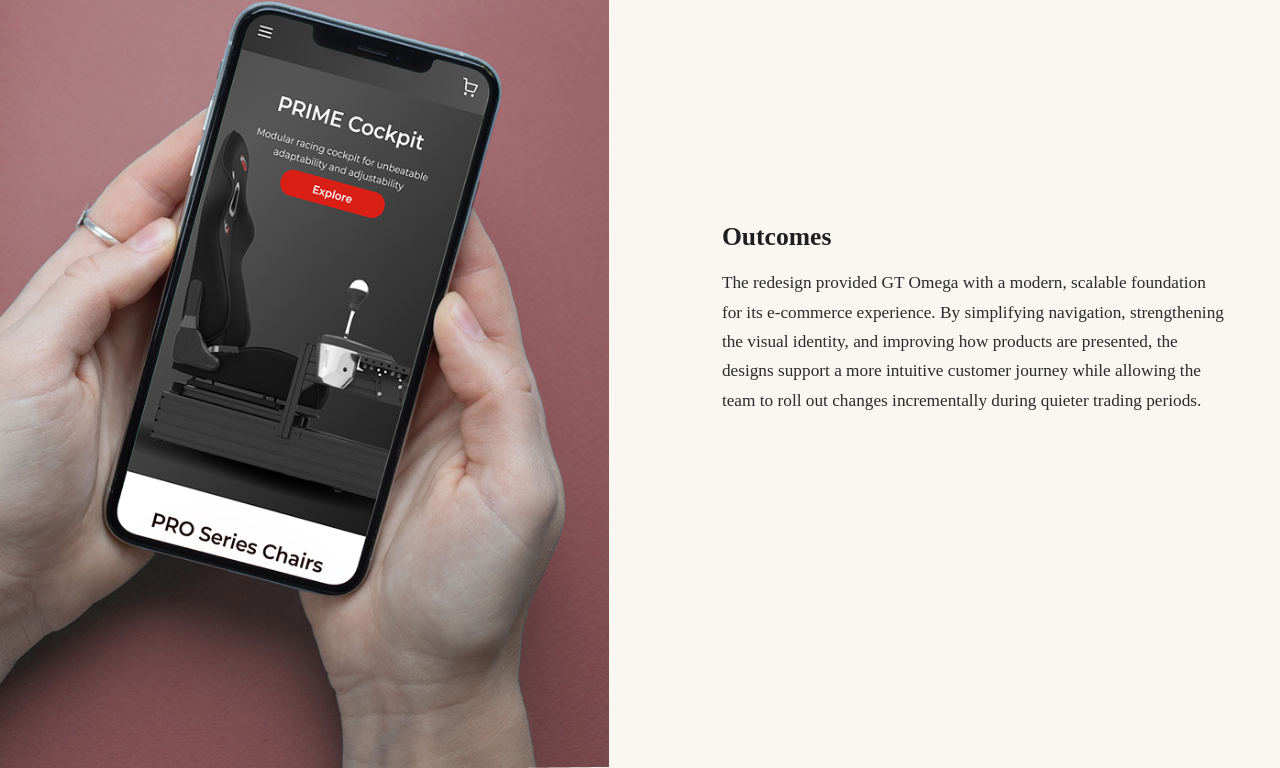
==== commit 505fbe47: "GT Omega copy updaed, new image added" ====
--- a/gtomega/index.html
+++ b/gtomega/index.html
@@ -84,8 +84,8 @@
 
     <section class="case-section case-centred-copy" aria-label="GT Omega supporting copy">
       <div class="case-centred-copy-inner">
-        <h2 class="case-centred-copy-title">Heading</h2>
-        <p class="case-centred-copy-text">Text underneath</p>
+        <h2 class="case-centred-copy-title">A more cohesive brand identity</h2>
+        <p class="case-centred-copy-text">A clear visual system of colour, typography, spacing and components created a more consistent and recognisable brand experience.</p>
       </div>
     </section>
 
@@ -95,6 +95,10 @@
 
     <section class="case-section case-image-section" aria-label="GT Omega gallery image three">
       <img class="case-image-section-media" src="../images/GT Omega/Gt Omega 3.png" alt="GT Omega gallery image 3" />
+    </section>
+
+    <section class="case-section case-image-section" aria-label="GT Omega gallery image four">
+      <img class="case-image-section-media" src="../images/GT Omega/Gt Omega 5.png" alt="GT Omega gallery image 5" />
     </section>
 
     <section class="case-section case-outcomes" aria-label="GT Omega outcomes section">
@@ -104,7 +108,7 @@
         </div>
         <div class="case-outcomes-copy">
           <p class="case-outcomes-title"><strong>Outcomes</strong></p>
-          <p class="case-outcomes-text">Lorem ipsum dolor sit amet, consectetur adipiscing elit, sed do eiusmod tempor incididunt ut labore et dolore magna aliqua.</p>
+          <p class="case-outcomes-text">The redesign provided GT Omega with a modern, scalable foundation for its e-commerce experience. By simplifying navigation, strengthening the visual identity, and improving how products are presented, the designs support a more intuitive customer journey while allowing the team to roll out changes incrementally during quieter trading periods.</p>
         </div>
       </div>
     </section>
@@ -132,6 +136,7 @@
 
       (function () {
         const section = document.querySelector('.case-overview');
+        const centredSection = document.querySelector('.case-centred-copy');
         const leftCol = document.querySelector('.case-overview-brand');
         const rightCol = document.querySelector('.case-overview-copy');
         const heroImg = document.querySelector('.case-hero-media');
@@ -142,24 +147,34 @@
         const reduceMotion = window.matchMedia('(prefers-reduced-motion: reduce)').matches;
 
         section.classList.add('bounce-ready');
+        if (centredSection) {
+          centredSection.classList.add('bounce-ready');
+        }
 
         if (reduceMotion) {
           section.classList.add('in-view');
+          if (centredSection) {
+            centredSection.classList.add('in-view');
+          }
           return;
         }
 
         const bounceObserver = new IntersectionObserver((entries) => {
           entries.forEach((entry) => {
             if (entry.isIntersecting) {
-              section.classList.add('in-view');
+              entry.target.classList.add('in-view');
+              bounceObserver.unobserve(entry.target);
             }
           });
         }, {
-          threshold: 0.35,
-          rootMargin: '0px 0px -8% 0px'
+          threshold: 0.12,
+          rootMargin: '0px 0px -4% 0px'
         });
 
         bounceObserver.observe(section);
+        if (centredSection) {
+          bounceObserver.observe(centredSection);
+        }
 
         const clamp = (value, min, max) => Math.min(max, Math.max(min, value));
         const easeOut = (value) => 1 - Math.pow(1 - value, 2);
@@ -199,51 +214,6 @@
           window.requestAnimationFrame(updateParallax);
         };
 
-        const scrollSections = Array.from(document.querySelectorAll('.case-hero, .case-section'));
-        const PAUSE_SCROLL_DELTA = 220;
-        let activePauseIndex = -1;
-        let activePauseDirection = 0;
-        let consumedPauseDelta = PAUSE_SCROLL_DELTA;
-
-        const getNearestSectionIndex = () => {
-          if (scrollSections.length === 0) return -1;
-          const viewportCenter = window.innerHeight * 0.5;
-          let nearestIndex = 0;
-          let nearestDistance = Number.POSITIVE_INFINITY;
-
-          scrollSections.forEach((sectionNode, index) => {
-            const r = sectionNode.getBoundingClientRect();
-            const sectionCenter = r.top + (r.height * 0.5);
-            const distance = Math.abs(sectionCenter - viewportCenter);
-            if (distance < nearestDistance) {
-              nearestDistance = distance;
-              nearestIndex = index;
-            }
-          });
-
-          return nearestIndex;
-        };
-
-        window.addEventListener('wheel', (event) => {
-          if (scrollSections.length < 2) return;
-          const direction = Math.sign(event.deltaY);
-          if (direction === 0) return;
-
-          const sectionIndex = getNearestSectionIndex();
-          if (sectionIndex === -1) return;
-
-          if (sectionIndex !== activePauseIndex || direction !== activePauseDirection) {
-            activePauseIndex = sectionIndex;
-            activePauseDirection = direction;
-            consumedPauseDelta = 0;
-          }
-
-          if (consumedPauseDelta < PAUSE_SCROLL_DELTA) {
-            consumedPauseDelta += Math.abs(event.deltaY);
-            event.preventDefault();
-          }
-        }, { passive: false });
-
         window.addEventListener('scroll', requestParallaxUpdate, { passive: true });
         window.addEventListener('resize', requestParallaxUpdate);
         requestParallaxUpdate();
--- a/project-page.css
+++ b/project-page.css
@@ -151,23 +151,23 @@
 }
 
 .case-overview.in-view .case-brand-logo {
-  animation: slideUpBounce 0.8s cubic-bezier(0.34, 1.56, 0.64, 1) 0.45s forwards;
+  animation: slideUpBounce 0.56s cubic-bezier(0.34, 1.56, 0.64, 1) 0.18s forwards;
 }
 
 .case-overview.in-view .case-overview-title {
-  animation: slideUpBounce 0.8s cubic-bezier(0.34, 1.56, 0.64, 1) 0.62s forwards;
+  animation: slideUpBounce 0.56s cubic-bezier(0.34, 1.56, 0.64, 1) 0.28s forwards;
 }
 
 .case-overview.in-view .case-overview-copy p:nth-of-type(1) {
-  animation: slideUpBounce 0.8s cubic-bezier(0.34, 1.56, 0.64, 1) 0.8s forwards;
+  animation: slideUpBounce 0.56s cubic-bezier(0.34, 1.56, 0.64, 1) 0.4s forwards;
 }
 
 .case-overview.in-view .case-overview-copy p:nth-of-type(2) {
-  animation: slideUpBounce 0.8s cubic-bezier(0.34, 1.56, 0.64, 1) 0.95s forwards;
+  animation: slideUpBounce 0.56s cubic-bezier(0.34, 1.56, 0.64, 1) 0.48s forwards;
 }
 
 .case-overview.in-view .case-overview-copy p:nth-of-type(3) {
-  animation: slideUpBounce 0.8s cubic-bezier(0.34, 1.56, 0.64, 1) 1.08s forwards;
+  animation: slideUpBounce 0.56s cubic-bezier(0.34, 1.56, 0.64, 1) 0.56s forwards;
 }
 
 .case-overview-title {
@@ -206,8 +206,8 @@
   background: #1e1e1e;
   padding: 0;
   overflow: hidden;
-  --zoom-start: 2;
-  --zoom-end: 1.5 ;
+  --zoom-start: 2.7;
+  --zoom-end: 1.2 ;
   --zoom-progress: 0;
 }
 
@@ -253,6 +253,7 @@
   color: #1f1f1f;
   font-size: clamp(2rem, 4.8vw, 4rem);
   line-height: 1.05;
+  font-size: 28pt;
   font-weight: 400;
 }
 
@@ -263,6 +264,20 @@
   line-height: 1.6;
 }
 
+.case-centred-copy.bounce-ready .case-centred-copy-title,
+.case-centred-copy.bounce-ready .case-centred-copy-text {
+  opacity: 0;
+  transform: translateY(24px);
+}
+
+.case-centred-copy.in-view .case-centred-copy-title {
+  animation: slideUpBounce 0.46s cubic-bezier(0.34, 1.56, 0.64, 1) 0.05s forwards;
+}
+
+.case-centred-copy.in-view .case-centred-copy-text {
+  animation: slideUpBounce 0.46s cubic-bezier(0.34, 1.56, 0.64, 1) 0.14s forwards;
+}
+
 .case-image-section {
   background: #1e1e1e;
   padding: 0;
@@ -282,15 +297,15 @@
 .case-outcomes {
   height: 100vh;
   background: #FAF7F3;
-  padding: clamp(24px, 4vw, 56px);
+  padding: 0;
   display: flex;
   align-items: center;
 }
 
 .case-outcomes-grid {
-  width: min(1240px, 100%);
+  width: 100%;
   height: 100%;
-  margin: 0 auto;
+  margin: 0;
   display: grid;
   grid-template-columns: minmax(300px, 1fr) minmax(280px, 1fr);
   gap: clamp(28px, 4.8vw, 72px);
@@ -311,6 +326,7 @@
 
 .case-outcomes-copy {
   align-self: center;
+  padding: clamp(24px, 4vw, 56px);
 }
 
 .case-outcomes-title {
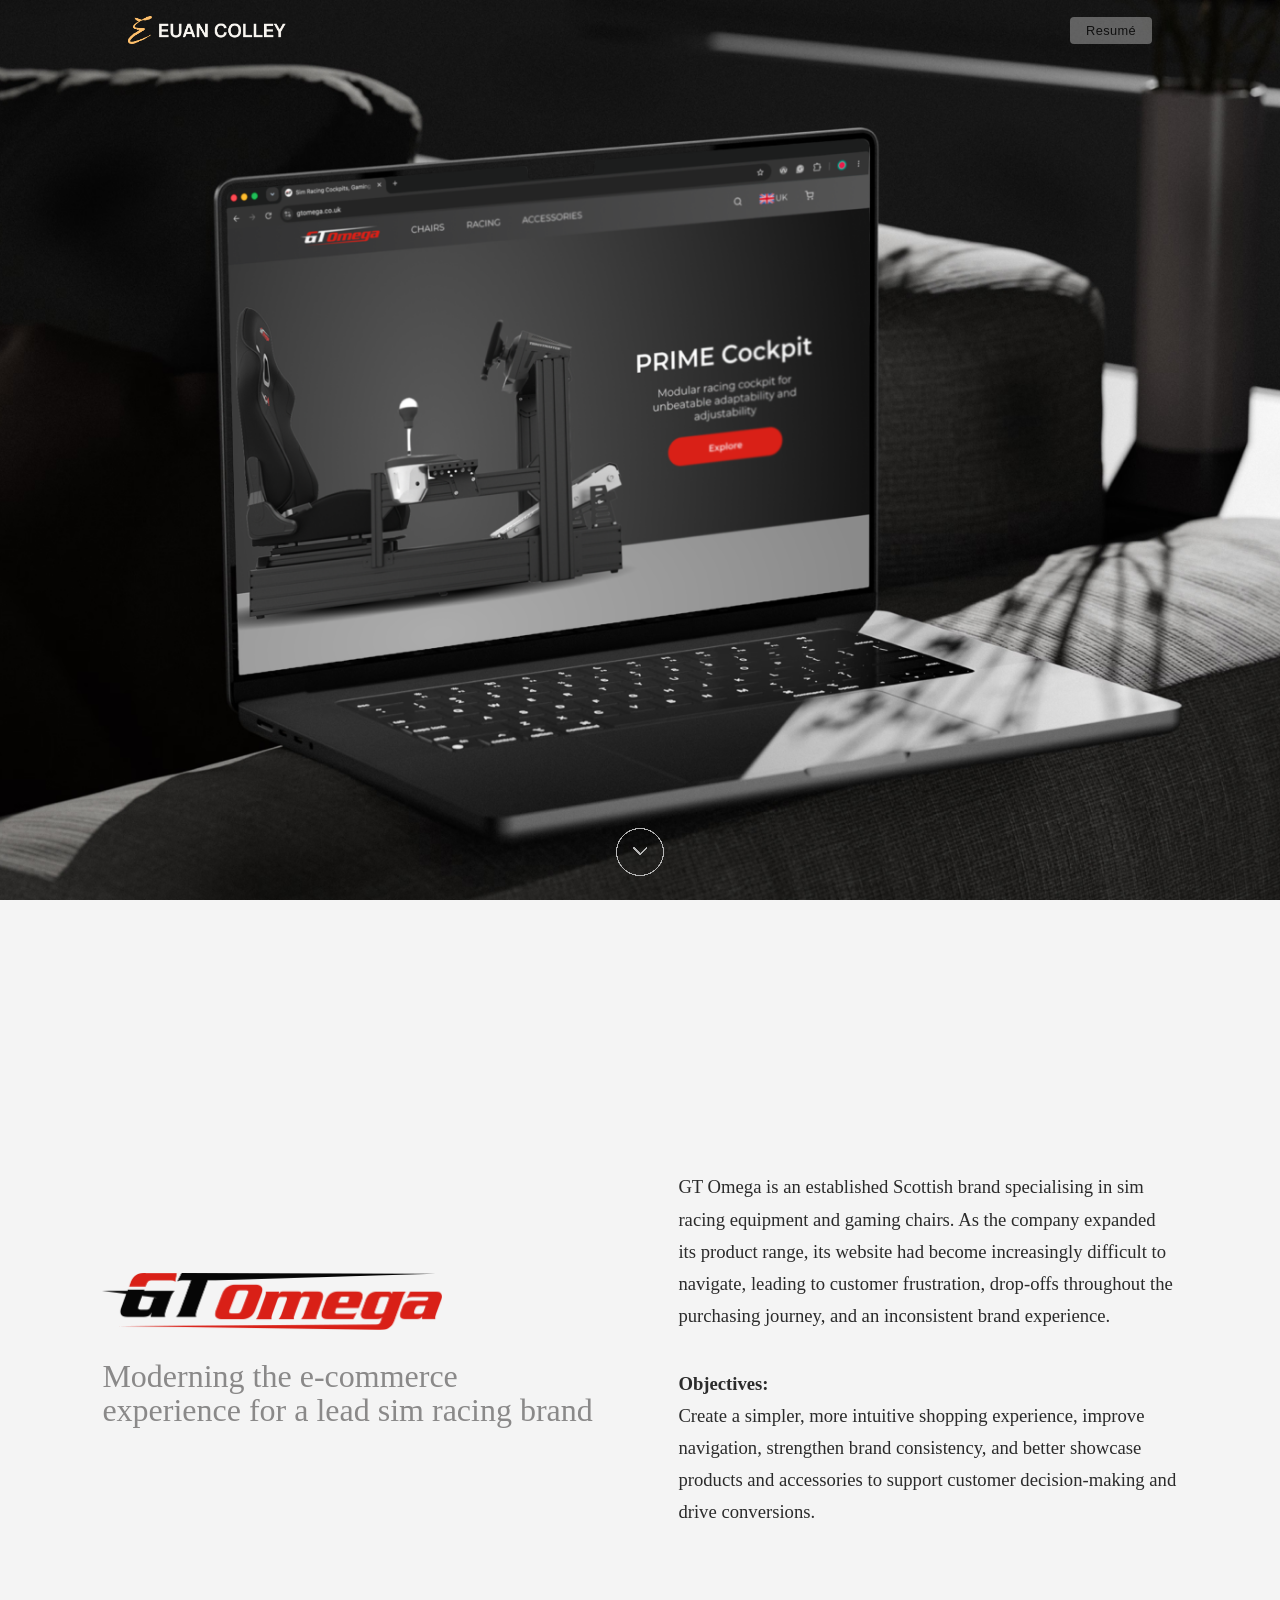
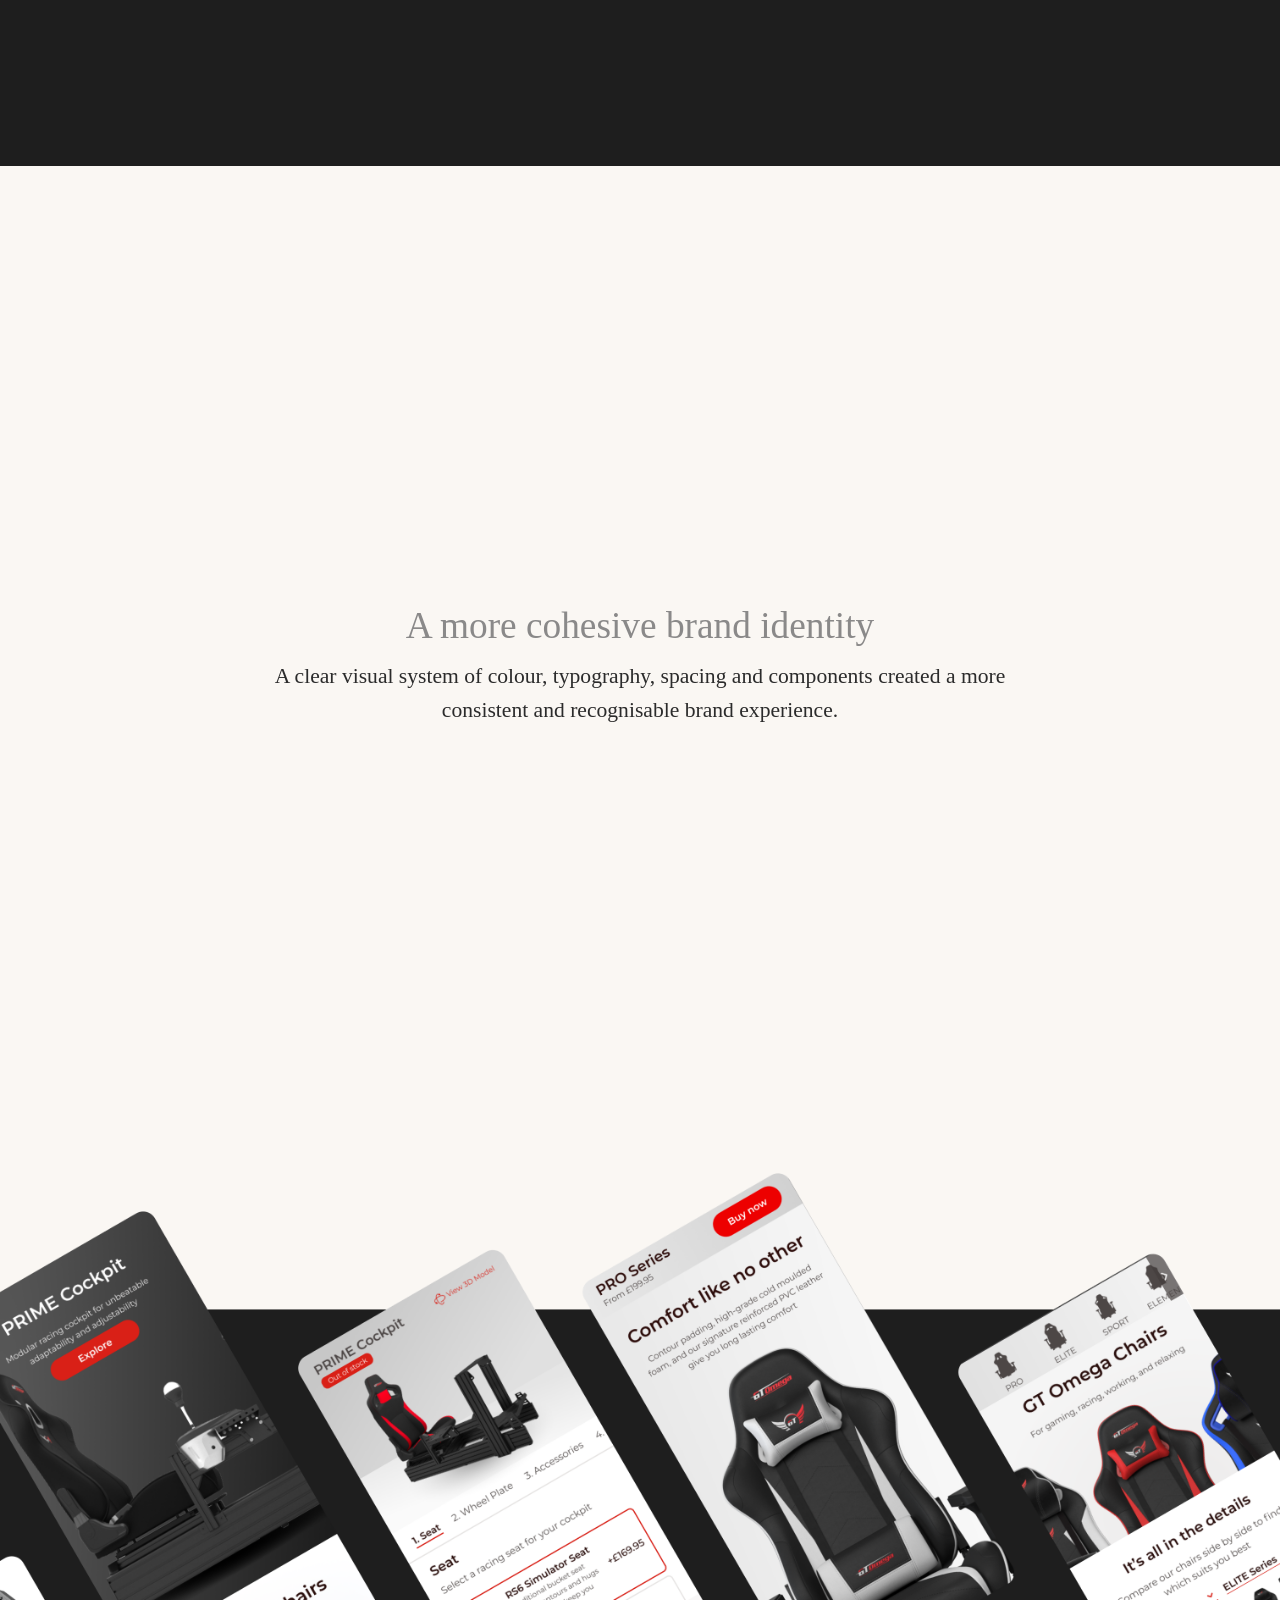
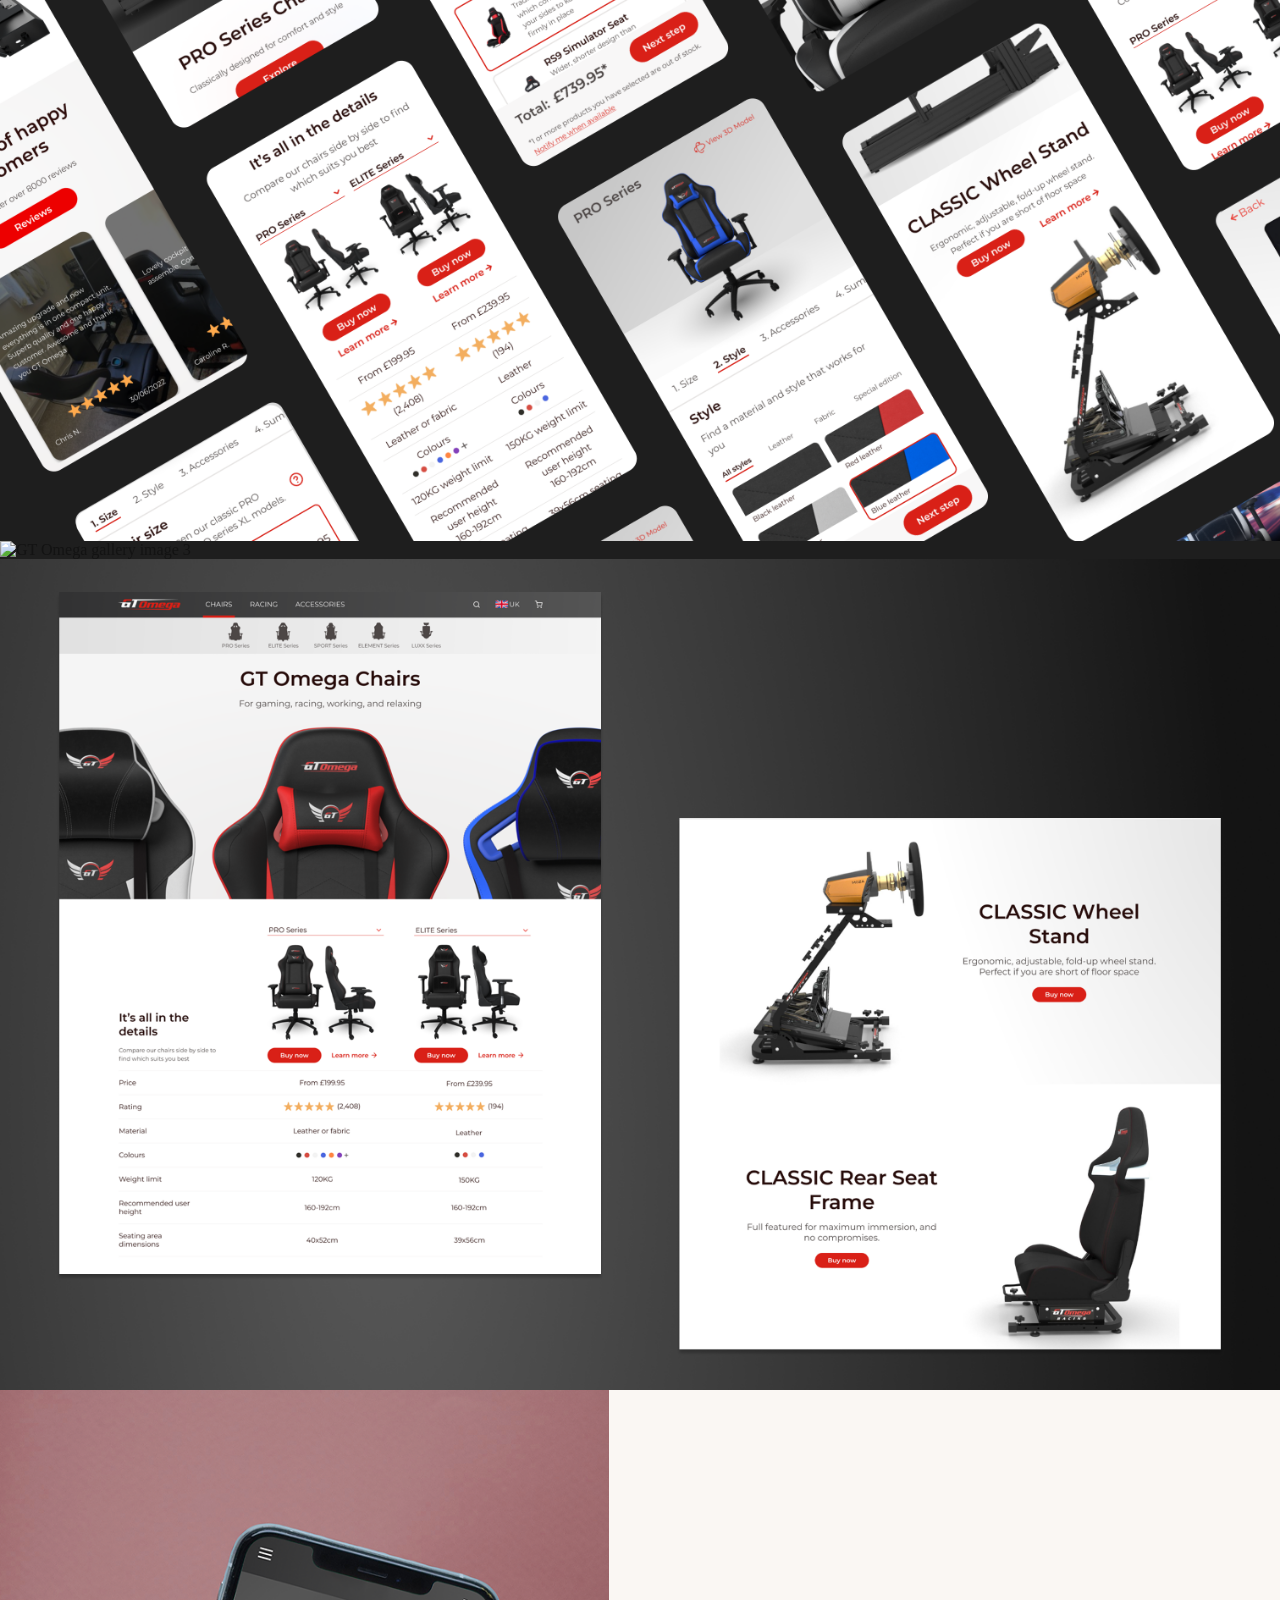
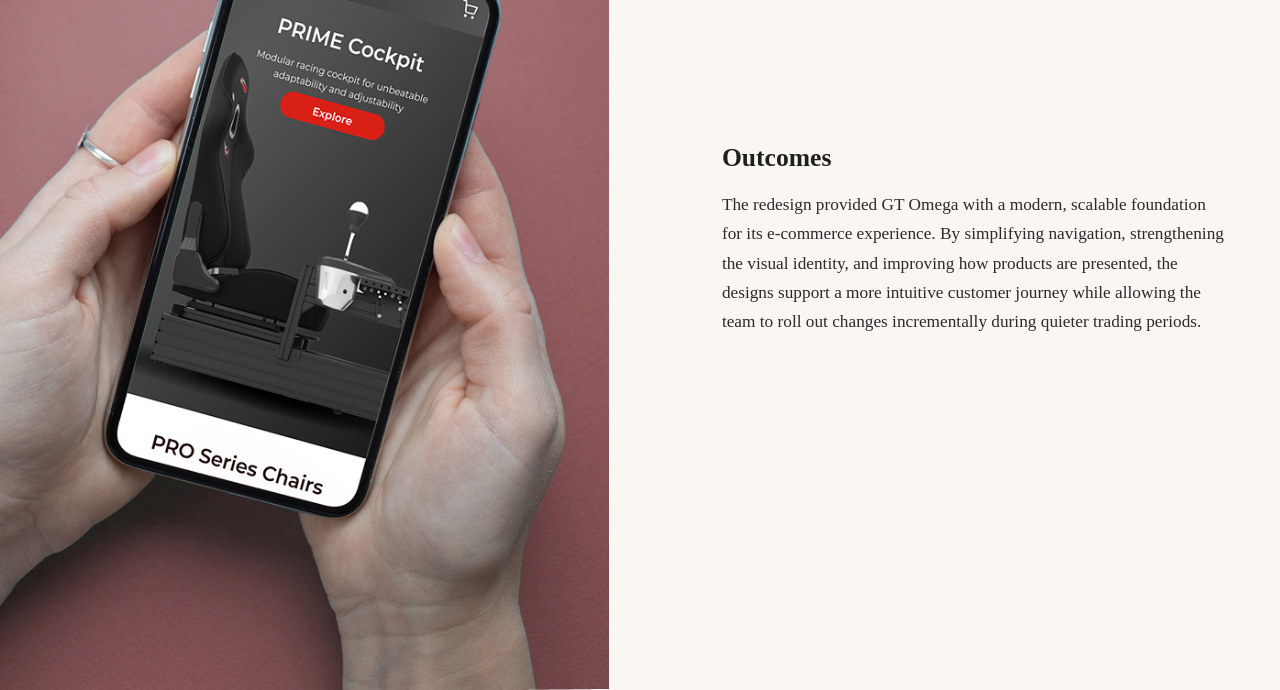
==== commit b699495d: "Added multiple timeline items, updated hero images" ====
--- a/gtomega/index.html
+++ b/gtomega/index.html
@@ -5,6 +5,7 @@
     <meta name="viewport" content="width=device-width, initial-scale=1.0" />
     <title>GT Omega — Case Study</title>
     <link rel="stylesheet" href="../project-page.css" />
+    <script src="../logo-theme.js" defer></script>
     <script>
       (function () {
         const key = 'timelineProjectTransition';
@@ -38,7 +39,7 @@
       }());
     </script>
   </head>
-  <body style="--transition-image: url('hero.png'); --hero-target-width: 100dvw; --hero-target-left: 0px; --hero-target-height: 100dvh; --hero-target-top: 0px;">
+  <body class="case-page--no-parallax" style="--transition-image: url('hero.png'); --hero-target-width: 100dvw; --hero-target-left: 0px; --hero-target-height: 100dvh; --hero-target-top: 0px;">
     <header>
       <div id="logo-wrap">
         <img src="../images/misc/logo black.png" alt="Logo" />
@@ -53,11 +54,11 @@
       </video>
     </div>
 
-    <main class="case-hero">
+    <main class="case-hero" data-logo-theme="dark">
       <img class="case-hero-media" src="hero.png" alt="GT Omega hero" />
     </main>
 
-    <section class="case-section case-overview" aria-label="Project overview">
+    <section class="case-section case-overview" aria-label="Project overview" data-logo-theme="light">
       <div class="case-overview-grid">
         <div class="case-overview-brand">
           <img class="case-brand-logo" src="../images/GT Omega/logo.png" alt="GT Omega logo" />
@@ -71,37 +72,36 @@
       </div>
     </section>
 
-    <section class="case-section case-zoom-section" aria-label="GT Omega gallery image">
+    <section class="case-section case-zoom-section" aria-label="GT Omega gallery image" data-logo-theme="dark">
       <img class="case-zoom-image" src="../images/GT Omega/GT Omega 1.png" alt="GT Omega project visual" />
     </section>
 
-    <section class="case-section case-video-section" aria-label="GT Omega motion preview">
+    <section class="case-section case-video-section" aria-label="GT Omega motion preview" data-logo-theme="dark">
       <video class="case-video" autoplay loop muted playsinline preload="auto">
         <source src="../images/GT Omega/GT Omega 1.mov" />
-        <source src="../images/GT Omega/Animation.webm" type="video/webm" />
       </video>
     </section>
 
-    <section class="case-section case-centred-copy" aria-label="GT Omega supporting copy">
+    <section class="case-section case-centred-copy" aria-label="GT Omega supporting copy" data-logo-theme="light">
       <div class="case-centred-copy-inner">
         <h2 class="case-centred-copy-title">A more cohesive brand identity</h2>
         <p class="case-centred-copy-text">A clear visual system of colour, typography, spacing and components created a more consistent and recognisable brand experience.</p>
       </div>
     </section>
 
-    <section class="case-section case-image-section case-image-section--no-bg" aria-label="GT Omega gallery image two">
+    <section class="case-section case-image-section case-image-section--no-bg" aria-label="GT Omega gallery image two" data-logo-theme="light">
       <img class="case-image-section-media" src="../images/GT Omega/Gt Omega 2.png" alt="GT Omega gallery image 2" />
     </section>
 
-    <section class="case-section case-image-section" aria-label="GT Omega gallery image three">
+    <section class="case-section case-image-section" aria-label="GT Omega gallery image three" data-logo-theme="dark">
       <img class="case-image-section-media" src="../images/GT Omega/Gt Omega 3.png" alt="GT Omega gallery image 3" />
     </section>
 
-    <section class="case-section case-image-section" aria-label="GT Omega gallery image four">
+    <section class="case-section case-image-section" aria-label="GT Omega gallery image four" data-logo-theme="dark">
       <img class="case-image-section-media" src="../images/GT Omega/Gt Omega 5.png" alt="GT Omega gallery image 5" />
     </section>
 
-    <section class="case-section case-outcomes" aria-label="GT Omega outcomes section">
+    <section class="case-section case-outcomes" aria-label="GT Omega outcomes section" data-logo-theme="light">
       <div class="case-outcomes-grid">
         <div class="case-outcomes-media-wrap">
           <img class="case-outcomes-media" src="../images/GT Omega/Gt Omega 4.png" alt="GT Omega outcomes visual" />
@@ -135,89 +135,95 @@
       }());
 
       (function () {
-        const section = document.querySelector('.case-overview');
-        const centredSection = document.querySelector('.case-centred-copy');
-        const leftCol = document.querySelector('.case-overview-brand');
-        const rightCol = document.querySelector('.case-overview-copy');
-        const heroImg = document.querySelector('.case-hero-media');
-        const scrollIndicator = document.getElementById('scroll-indicator');
+        const indicator = document.getElementById('scroll-indicator');
+        const heroSection = document.querySelector('.case-hero');
+        if (!indicator || !heroSection) return;
+
+        const clamp = (value, min, max) => Math.min(max, Math.max(min, value));
+        let ticking = false;
+
+        const updateIndicatorOpacity = () => {
+          ticking = false;
+          const heroRect = heroSection.getBoundingClientRect();
+          const fadeDistance = Math.max(1, heroRect.height * 0.8);
+          const progress = clamp((-heroRect.top) / fadeDistance, 0, 1);
+          indicator.style.opacity = (1 - progress).toFixed(3);
+        };
+
+        const requestIndicatorUpdate = () => {
+          if (ticking) return;
+          ticking = true;
+          window.requestAnimationFrame(updateIndicatorOpacity);
+        };
+
+        window.addEventListener('scroll', requestIndicatorUpdate, { passive: true });
+        window.addEventListener('resize', requestIndicatorUpdate);
+        requestIndicatorUpdate();
+      }());
+
+      (function () {
         const zoomSection = document.querySelector('.case-zoom-section');
-        if (!section || !leftCol || !rightCol || !heroImg || !scrollIndicator) return;
+        const revealTargets = document.querySelectorAll(
+          '.case-overview-title, .case-overview-copy p, .case-centred-copy-title, .case-centred-copy-text, .case-outcomes-title, .case-outcomes-text'
+        );
+
+        if (!zoomSection && revealTargets.length === 0) return;
+
+        revealTargets.forEach((node) => {
+          node.classList.add('reveal-on-scroll');
+        });
 
         const reduceMotion = window.matchMedia('(prefers-reduced-motion: reduce)').matches;
 
-        section.classList.add('bounce-ready');
-        if (centredSection) {
-          centredSection.classList.add('bounce-ready');
-        }
-
         if (reduceMotion) {
-          section.classList.add('in-view');
-          if (centredSection) {
-            centredSection.classList.add('in-view');
+          revealTargets.forEach((node) => node.classList.add('is-visible'));
+          if (zoomSection) {
+            zoomSection.style.setProperty('--zoom-progress', '1');
           }
           return;
         }
 
-        const bounceObserver = new IntersectionObserver((entries) => {
+        const revealObserver = new IntersectionObserver((entries) => {
           entries.forEach((entry) => {
             if (entry.isIntersecting) {
-              entry.target.classList.add('in-view');
-              bounceObserver.unobserve(entry.target);
+              entry.target.classList.add('is-visible');
+              revealObserver.unobserve(entry.target);
             }
           });
         }, {
-          threshold: 0.12,
-          rootMargin: '0px 0px -4% 0px'
-        });
-
-        bounceObserver.observe(section);
-        if (centredSection) {
-          bounceObserver.observe(centredSection);
-        }
+          threshold: 0.18,
+          rootMargin: '0px 0px -8% 0px'
+        });
+
+        revealTargets.forEach((node, index) => {
+          node.style.transitionDelay = `${Math.min(index * 70, 260)}ms`;
+          revealObserver.observe(node);
+        });
+
+        if (!zoomSection) return;
 
         const clamp = (value, min, max) => Math.min(max, Math.max(min, value));
-        const easeOut = (value) => 1 - Math.pow(1 - value, 2);
         let ticking = false;
 
-        const updateParallax = () => {
+        const updateZoom = () => {
           ticking = false;
-          const rect = section.getBoundingClientRect();
           const viewportHeight = window.innerHeight || 1;
-          const progress = clamp((viewportHeight - rect.top) / viewportHeight, 0, 1);
-          const indicatorFadeProgress = clamp(window.scrollY / (viewportHeight * 0.38), 0, 1);
-
-          const leftProgress = easeOut(progress);
-          const rightProgress = easeOut(clamp((progress - 0.2) / 0.8, 0, 1));
-          const leftShift = -120 * leftProgress;
-          const rightShift = -86 * rightProgress;
-
-          // Hero moves at half-strength compared with section parallax progression.
-          const averageColumnProgress = (leftProgress + rightProgress) * 0.5;
-          const heroShift = -43 * averageColumnProgress;
-
-          leftCol.style.setProperty('--overview-parallax-y', `${leftShift.toFixed(2)}px`);
-          rightCol.style.setProperty('--overview-parallax-y', `${rightShift.toFixed(2)}px`);
-          heroImg.style.setProperty('--hero-parallax-y', `${heroShift.toFixed(2)}px`);
-          scrollIndicator.style.opacity = `${(1 - indicatorFadeProgress).toFixed(3)}`;
-
-          if (zoomSection) {
-            const zoomRect = zoomSection.getBoundingClientRect();
-            const zoomProgress = clamp((viewportHeight - zoomRect.top) / viewportHeight, 0, 1);
-            zoomSection.style.setProperty('--zoom-progress', zoomProgress.toFixed(4));
-          }
-        };
-
-        const requestParallaxUpdate = () => {
+          const rect = zoomSection.getBoundingClientRect();
+          const progress = clamp((viewportHeight - rect.top) / (viewportHeight + (rect.height * 0.25)), 0, 1);
+          zoomSection.style.setProperty('--zoom-progress', progress.toFixed(4));
+        };
+
+        const requestZoomUpdate = () => {
           if (ticking) return;
           ticking = true;
-          window.requestAnimationFrame(updateParallax);
-        };
-
-        window.addEventListener('scroll', requestParallaxUpdate, { passive: true });
-        window.addEventListener('resize', requestParallaxUpdate);
-        requestParallaxUpdate();
-      }());
+          window.requestAnimationFrame(updateZoom);
+        };
+
+        window.addEventListener('scroll', requestZoomUpdate, { passive: true });
+        window.addEventListener('resize', requestZoomUpdate);
+        requestZoomUpdate();
+      }());
+
     </script>
   </body>
 </html>
--- a/project-page.css
+++ b/project-page.css
@@ -2,7 +2,15 @@
   margin: 0;
   padding: 0;
   overflow-x: hidden;
-  overflow-y: auto;
+}
+
+html {
+  overflow-y: scroll;
+}
+
+body {
+  min-height: 100%;
+  overflow: hidden;
 }
 
 body {
@@ -45,6 +53,12 @@
   position: absolute;
   top: 0;
   left: 0;
+  opacity: 1;
+  transition: opacity 220ms ease;
+}
+
+html.logo-use-dark #logo-white {
+  opacity: 0;
 }
 
 header button {
@@ -231,7 +245,6 @@
   width: 100%;
   height: auto;
   display: block;
-  clip-path: inset(0 2px 0 0);
 }
 
 .case-centred-copy {
@@ -250,11 +263,11 @@
 
 .case-centred-copy-title {
   margin: 0;
-  color: #1f1f1f;
+  color: #8A8989;
   font-size: clamp(2rem, 4.8vw, 4rem);
   line-height: 1.05;
   font-size: 28pt;
-  font-weight: 400;
+  font-weight: 200;
 }
 
 .case-centred-copy-text {
@@ -294,6 +307,104 @@
   background: #FAF7F3;
 }
 
+.case-news-gallery {
+  background: #FAF7F3;
+  padding: clamp(24px, 4vw, 56px) clamp(20px, 5vw, 64px) clamp(42px, 6vw, 84px);
+}
+
+.case-news-gallery-inner {
+  width: min(1100px, 100%);
+  margin: 0 auto;
+  display: flex;
+  flex-direction: column;
+  gap: clamp(16px, 2.4vw, 28px);
+}
+
+.case-news-item {
+  margin: 0;
+  width: min(675px, 100%);
+  opacity: 0;
+  transform: translateX(0);
+  transition: transform 680ms cubic-bezier(0.22, 1, 0.36, 1), opacity 680ms ease;
+}
+
+.case-news-item.from-left {
+  align-self: flex-start;
+  transform: translateX(-72px);
+}
+
+.case-news-item.from-right {
+  align-self: flex-end;
+  transform: translateX(72px);
+}
+
+.case-news-item.is-visible {
+  opacity: 1;
+  transform: translateX(0);
+}
+
+.case-news-image {
+  width: 100%;
+  height: auto;
+  display: block;
+}
+
+.case-news-followup {
+  background: #FAF7F3;
+  padding: 0 clamp(20px, 5vw, 64px) clamp(56px, 7vw, 96px);
+  opacity: 0;
+  transition: opacity 680ms ease;
+}
+
+.case-news-followup .case-news-followup-inner {
+  transform: translateX(0);
+  transition: transform 680ms cubic-bezier(0.22, 1, 0.36, 1);
+}
+
+.case-news-followup.from-left .case-news-followup-inner {
+  transform: translateX(-72px);
+}
+
+.case-news-followup.from-right .case-news-followup-inner {
+  transform: translateX(72px);
+}
+
+.case-news-followup.is-visible {
+  opacity: 1;
+}
+
+.case-news-followup.is-visible .case-news-followup-inner {
+  transform: translateX(0);
+}
+
+.case-news-followup-inner {
+  width: min(840px, 100%);
+  margin: 0 auto;
+  display: flex;
+  flex-direction: column;
+  align-items: center;
+  gap: clamp(14px, 2vw, 22px);
+}
+
+.case-news-followup-logo {
+  width: min(260px, 62vw);
+  height: auto;
+  display: block;
+}
+
+.case-news-followup-copy {
+  margin: 0;
+  color: #3a3a3a;
+  font-family: 'Newsreader', Georgia, serif;
+  font-size: clamp(1rem, 1.5vw, 1.2rem);
+  line-height: 1.4;
+  text-transform: lowercase;
+}
+
+.case-news-followup-video {
+  width: min(840px, 100%);
+}
+
 .case-outcomes {
   height: 100vh;
   background: #FAF7F3;
@@ -343,6 +454,49 @@
   line-height: 1.7;
 }
 
+.case-page--no-parallax .case-hero {
+  position: relative;
+  top: auto;
+}
+
+.case-page--no-parallax .case-hero-media,
+.case-page--no-parallax .case-overview-brand,
+.case-page--no-parallax .case-overview-copy {
+  transform: none;
+  will-change: auto;
+}
+
+.case-page--no-parallax .case-zoom-section {
+  --zoom-start: 1.5;
+  --zoom-end: 1.2;
+  --zoom-progress: 0;
+}
+
+.case-page--no-parallax .case-zoom-image {
+  transform: scale(calc(var(--zoom-start) + ((var(--zoom-end) - var(--zoom-start)) * var(--zoom-progress))));
+  will-change: transform;
+}
+
+.case-page--no-parallax .case-overview.bounce-ready .case-brand-logo,
+.case-page--no-parallax .case-overview.bounce-ready .case-overview-title,
+.case-page--no-parallax .case-overview.bounce-ready .case-overview-copy p,
+.case-page--no-parallax .case-centred-copy.bounce-ready .case-centred-copy-title,
+.case-page--no-parallax .case-centred-copy.bounce-ready .case-centred-copy-text {
+  opacity: 1;
+  transform: none;
+}
+
+.case-page--no-parallax .reveal-on-scroll {
+  opacity: 0;
+  transform: translateY(26px);
+  transition: opacity 780ms ease, transform 780ms ease;
+}
+
+.case-page--no-parallax .reveal-on-scroll.is-visible {
+  opacity: 1;
+  transform: translateY(0);
+}
+
 @media (max-width: 840px) {
   .case-overview-grid {
     grid-template-columns: 1fr;
@@ -384,6 +538,32 @@
   .case-outcomes-media-wrap,
   .case-outcomes-media {
     height: auto;
+  }
+
+  .case-news-item,
+  .case-news-item.from-left,
+  .case-news-item.from-right {
+    width: 100%;
+    align-self: stretch;
+    transform: translateY(22px);
+  }
+
+  .case-news-item.is-visible {
+    transform: translateY(0);
+  }
+
+  .case-news-followup .case-news-followup-inner,
+  .case-news-followup.from-left .case-news-followup-inner,
+  .case-news-followup.from-right .case-news-followup-inner {
+    transform: translateY(22px);
+  }
+
+  .case-news-followup.is-visible .case-news-followup-inner {
+    transform: translateY(0);
+  }
+
+  .case-news-followup {
+    padding-bottom: clamp(42px, 8vw, 72px);
   }
 }
 
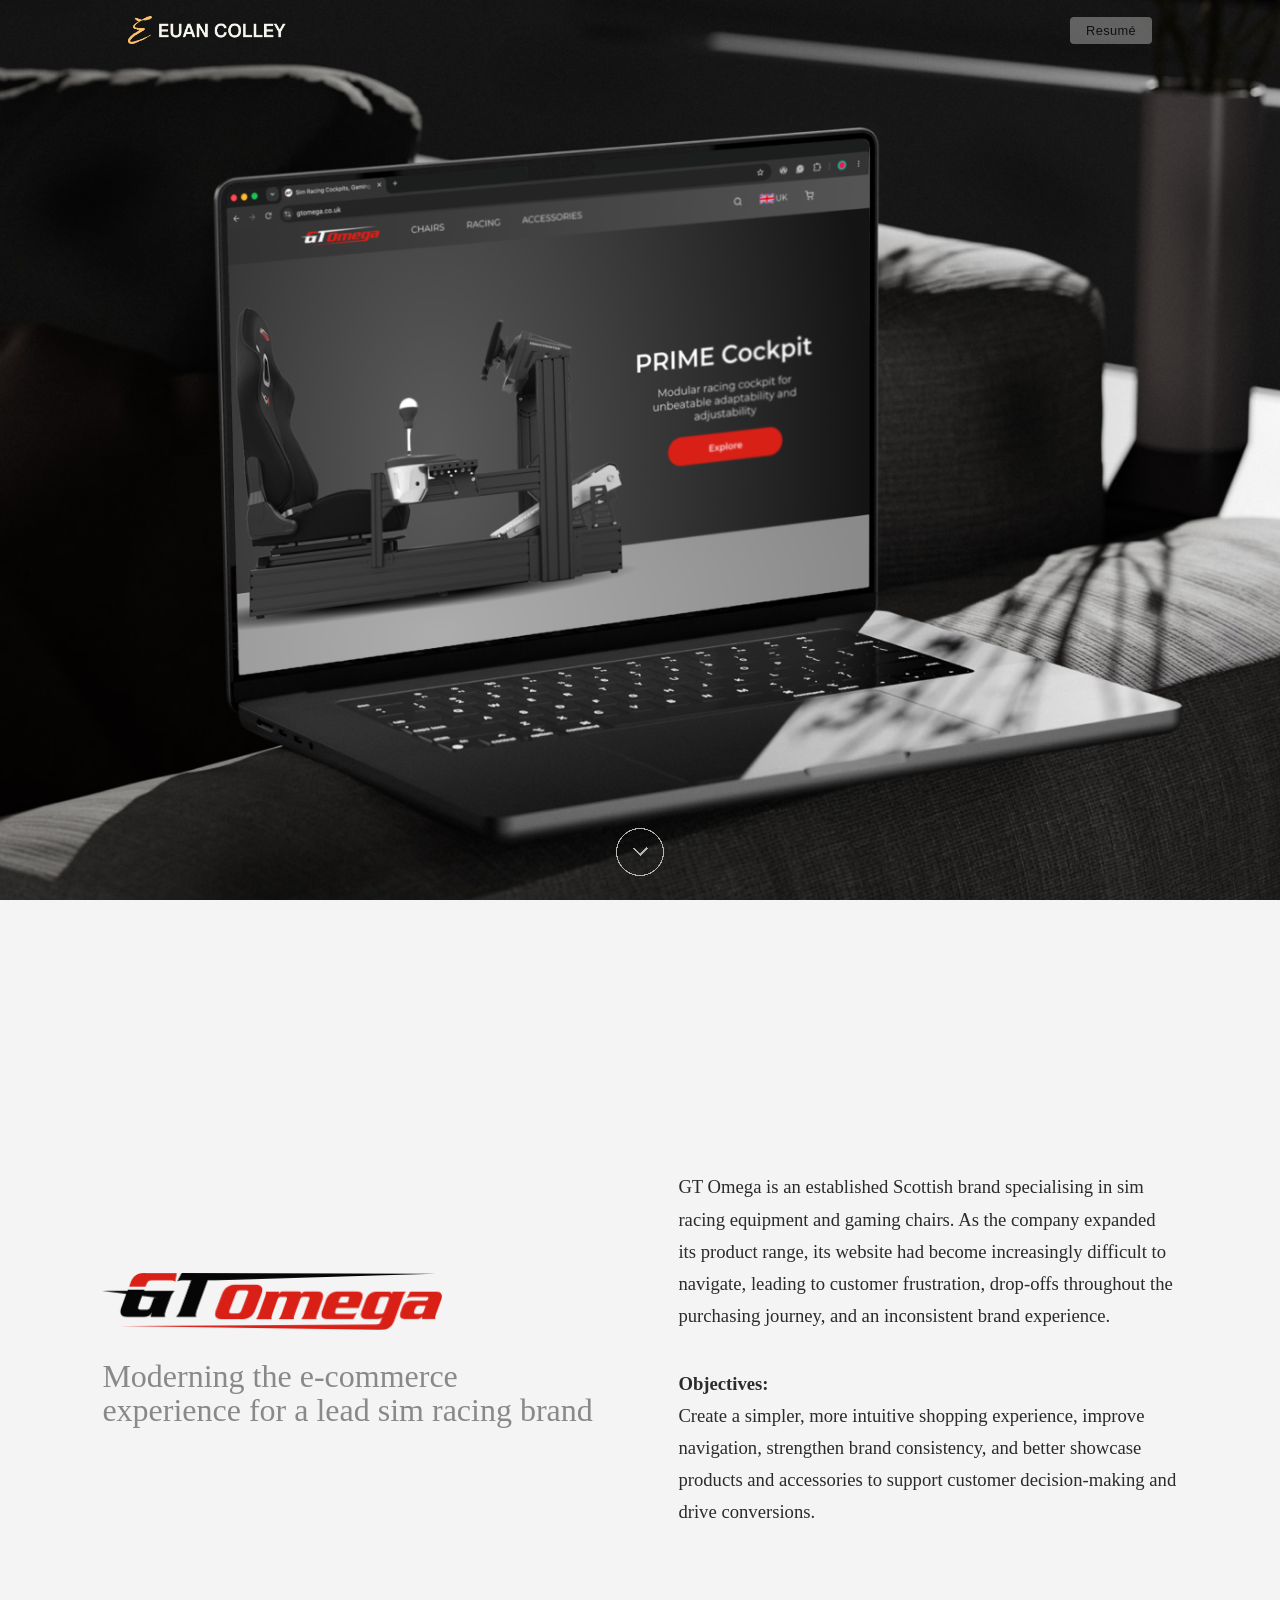
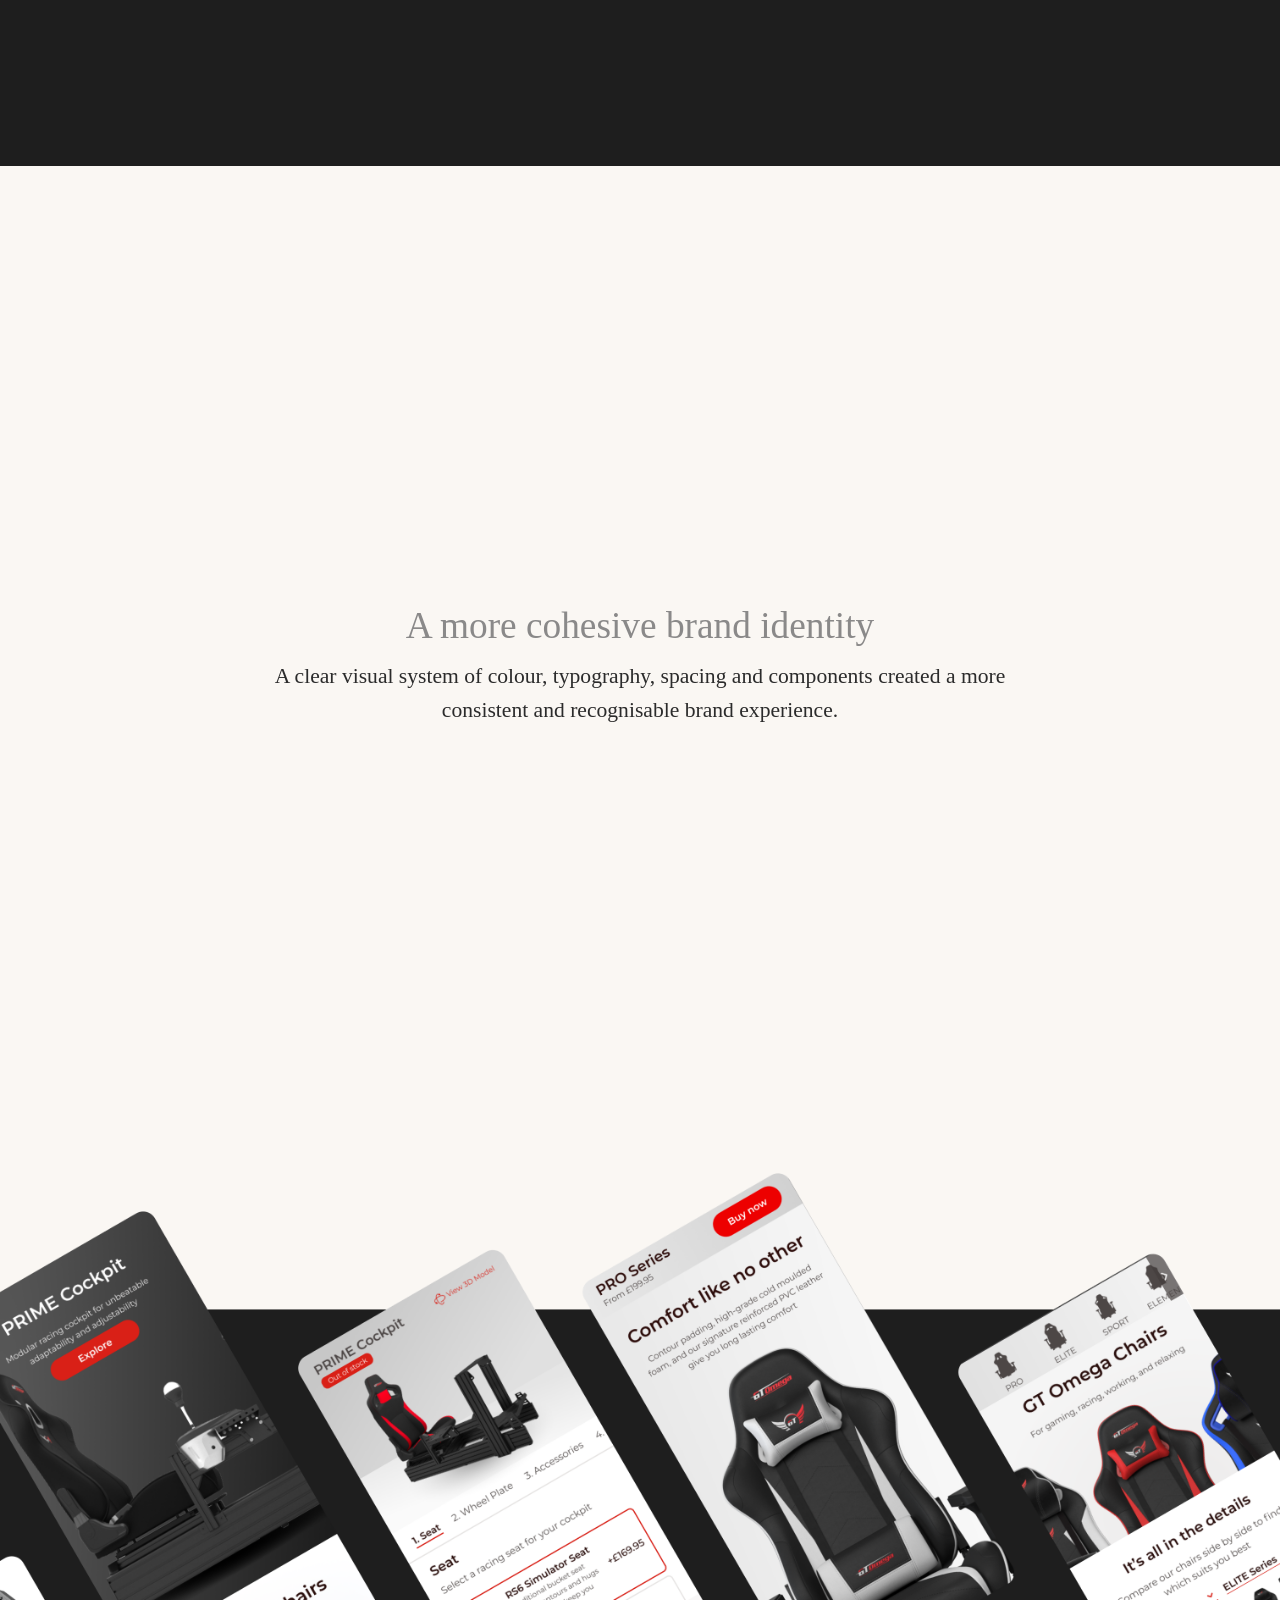
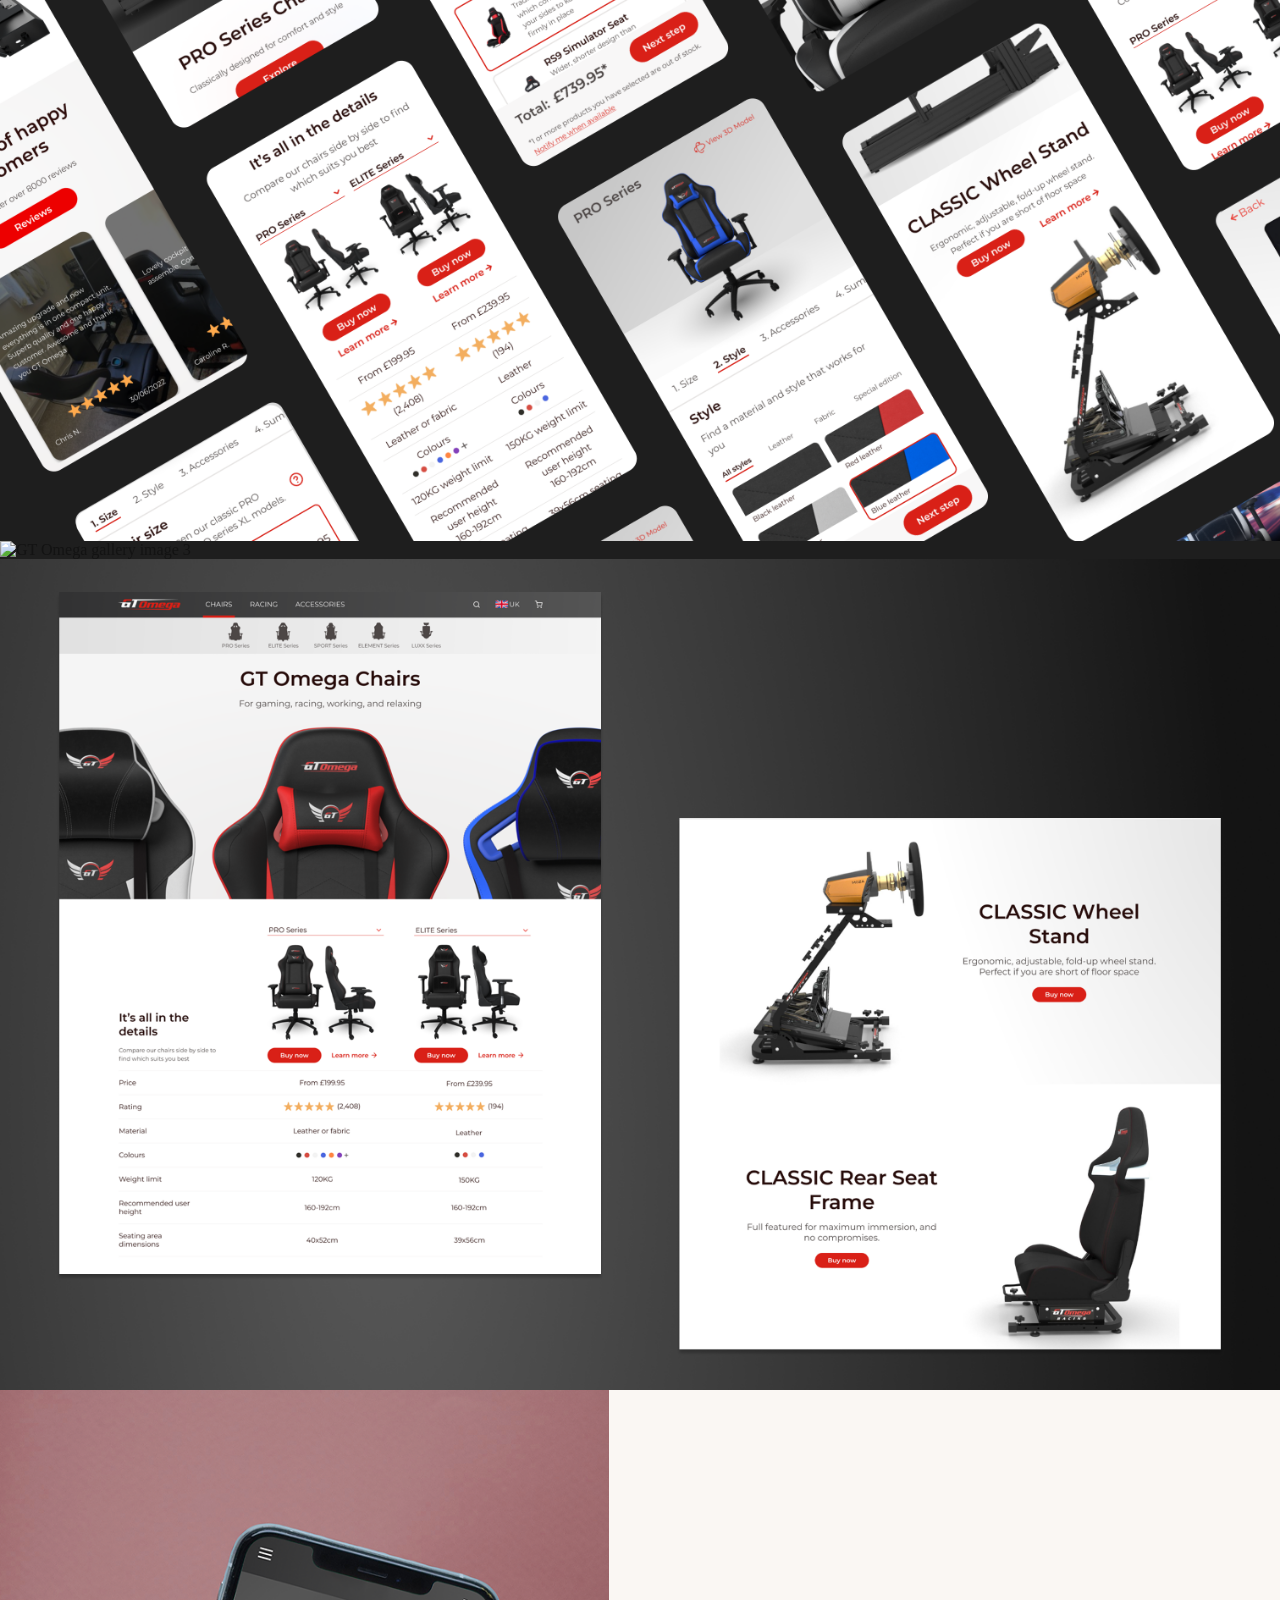
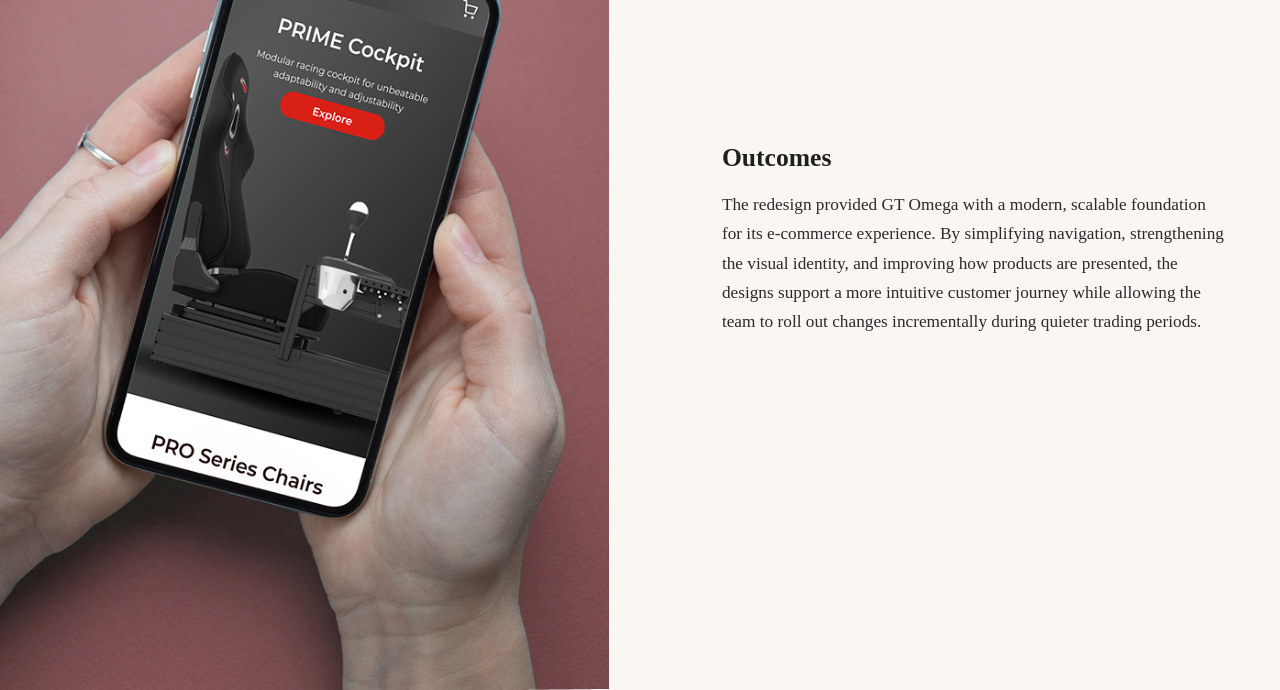
==== commit 922eb4a7: "Completed TSN section" ====
--- a/gtomega/index.html
+++ b/gtomega/index.html
@@ -41,10 +41,10 @@
   </head>
   <body class="case-page--no-parallax" style="--transition-image: url('hero.png'); --hero-target-width: 100dvw; --hero-target-left: 0px; --hero-target-height: 100dvh; --hero-target-top: 0px;">
     <header>
-      <div id="logo-wrap">
+      <a id="logo-wrap" href="../index.html" aria-label="Go to homepage">
         <img src="../images/misc/logo black.png" alt="Logo" />
         <img id="logo-white" src="../images/misc/logo white.png" alt="Logo" />
-      </div>
+      </a>
       <button>Resumé</button>
     </header>
 
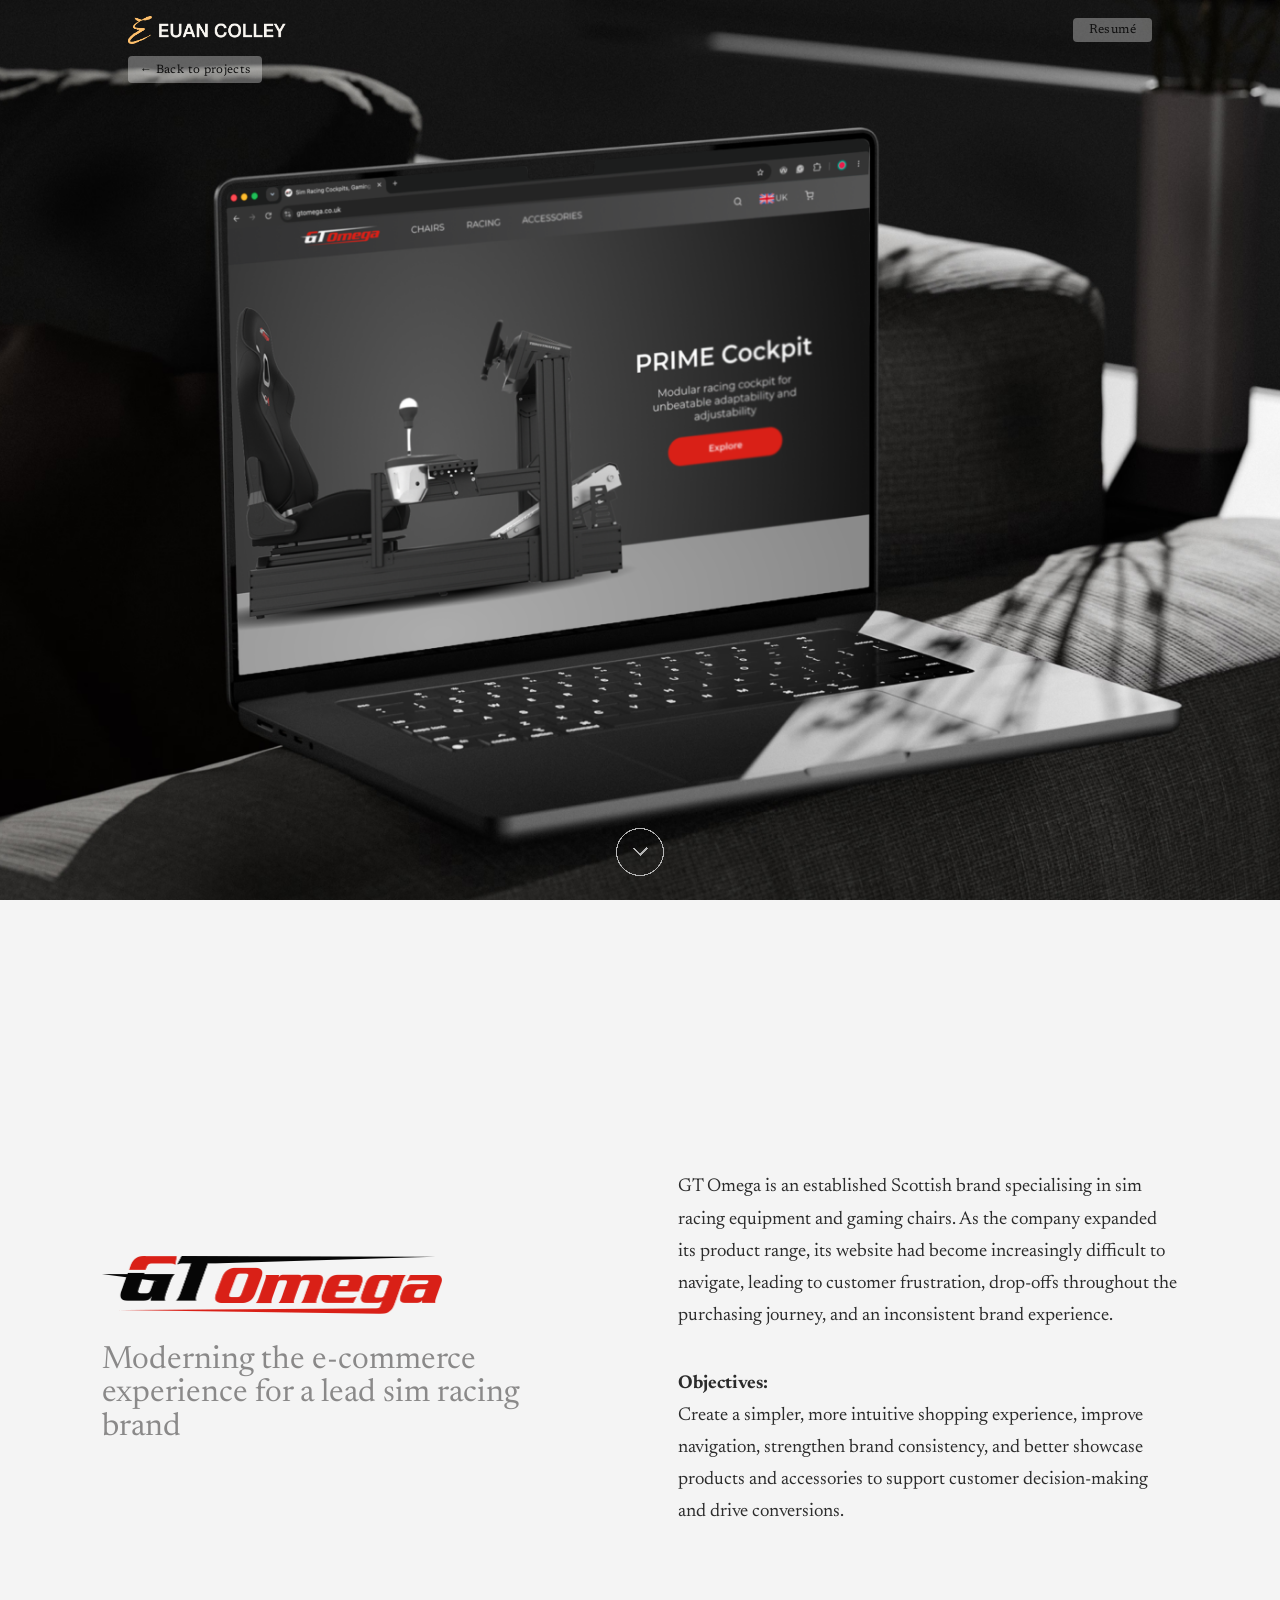
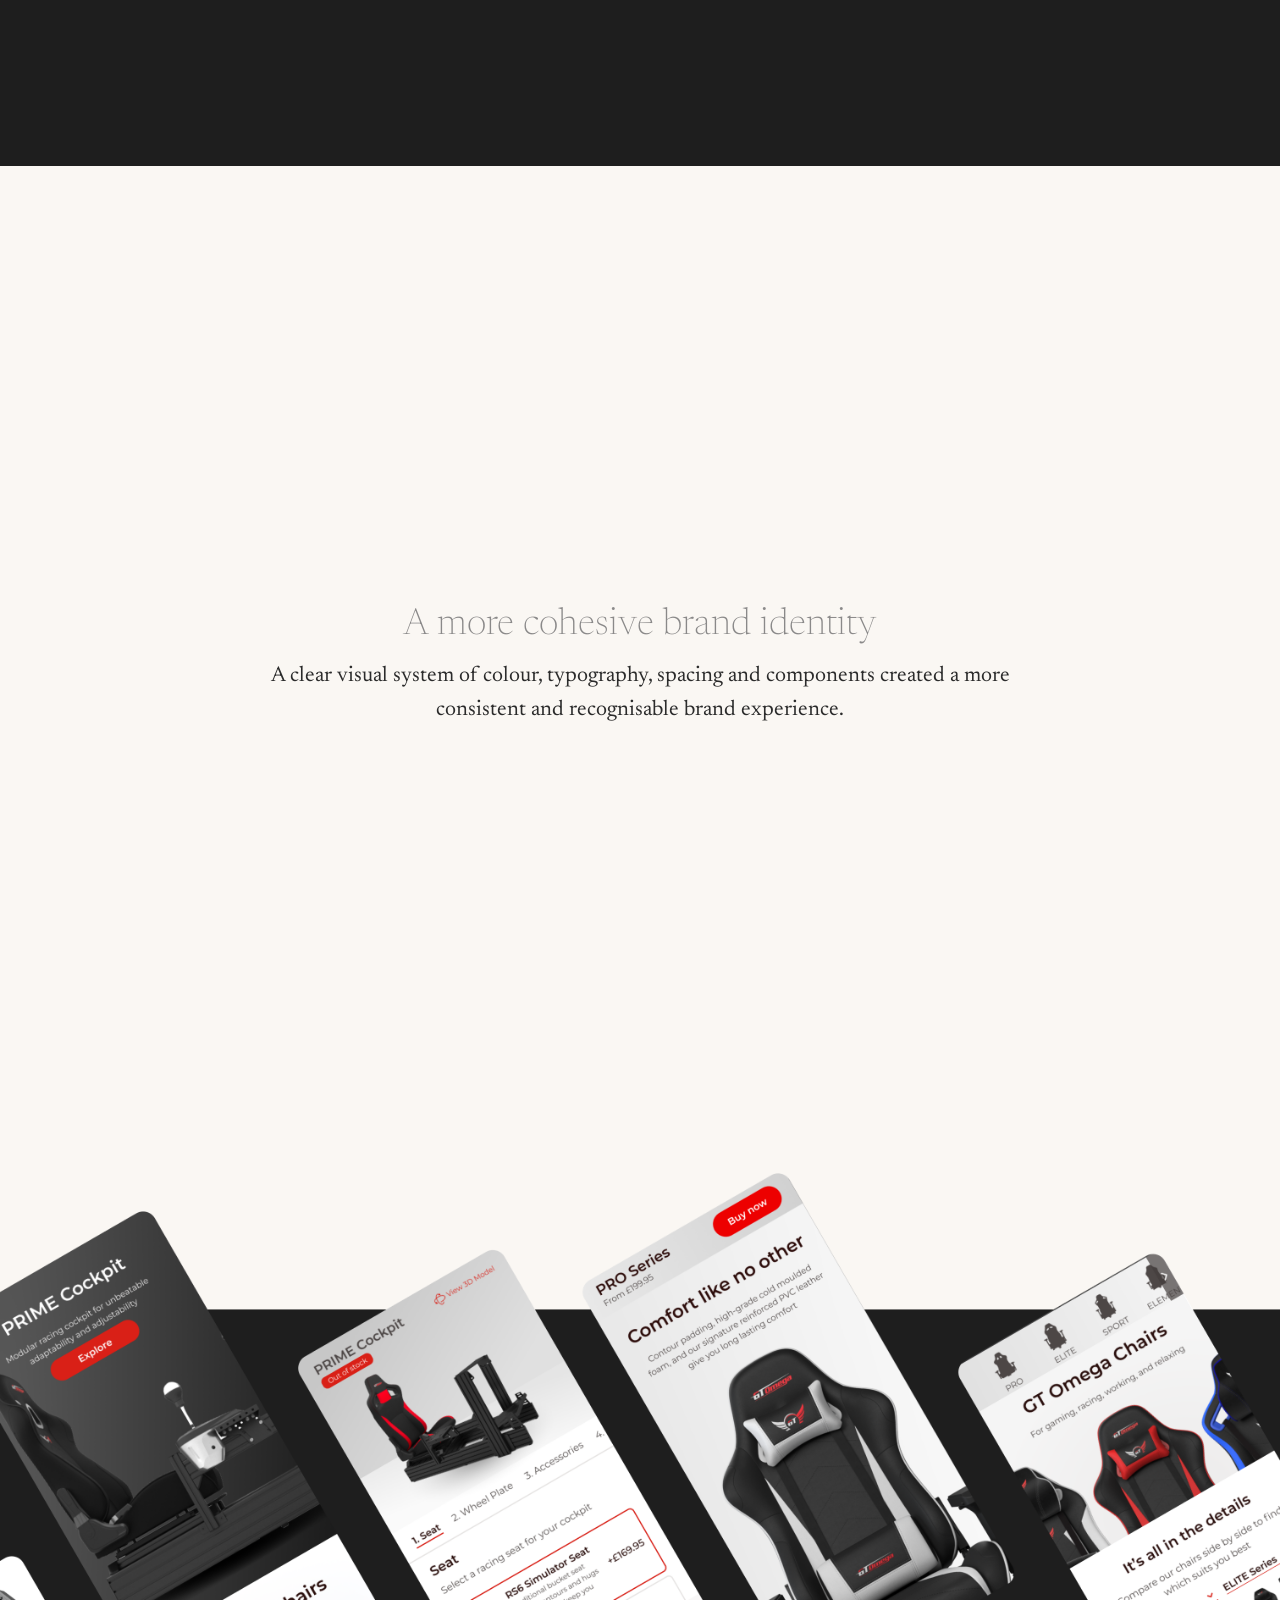
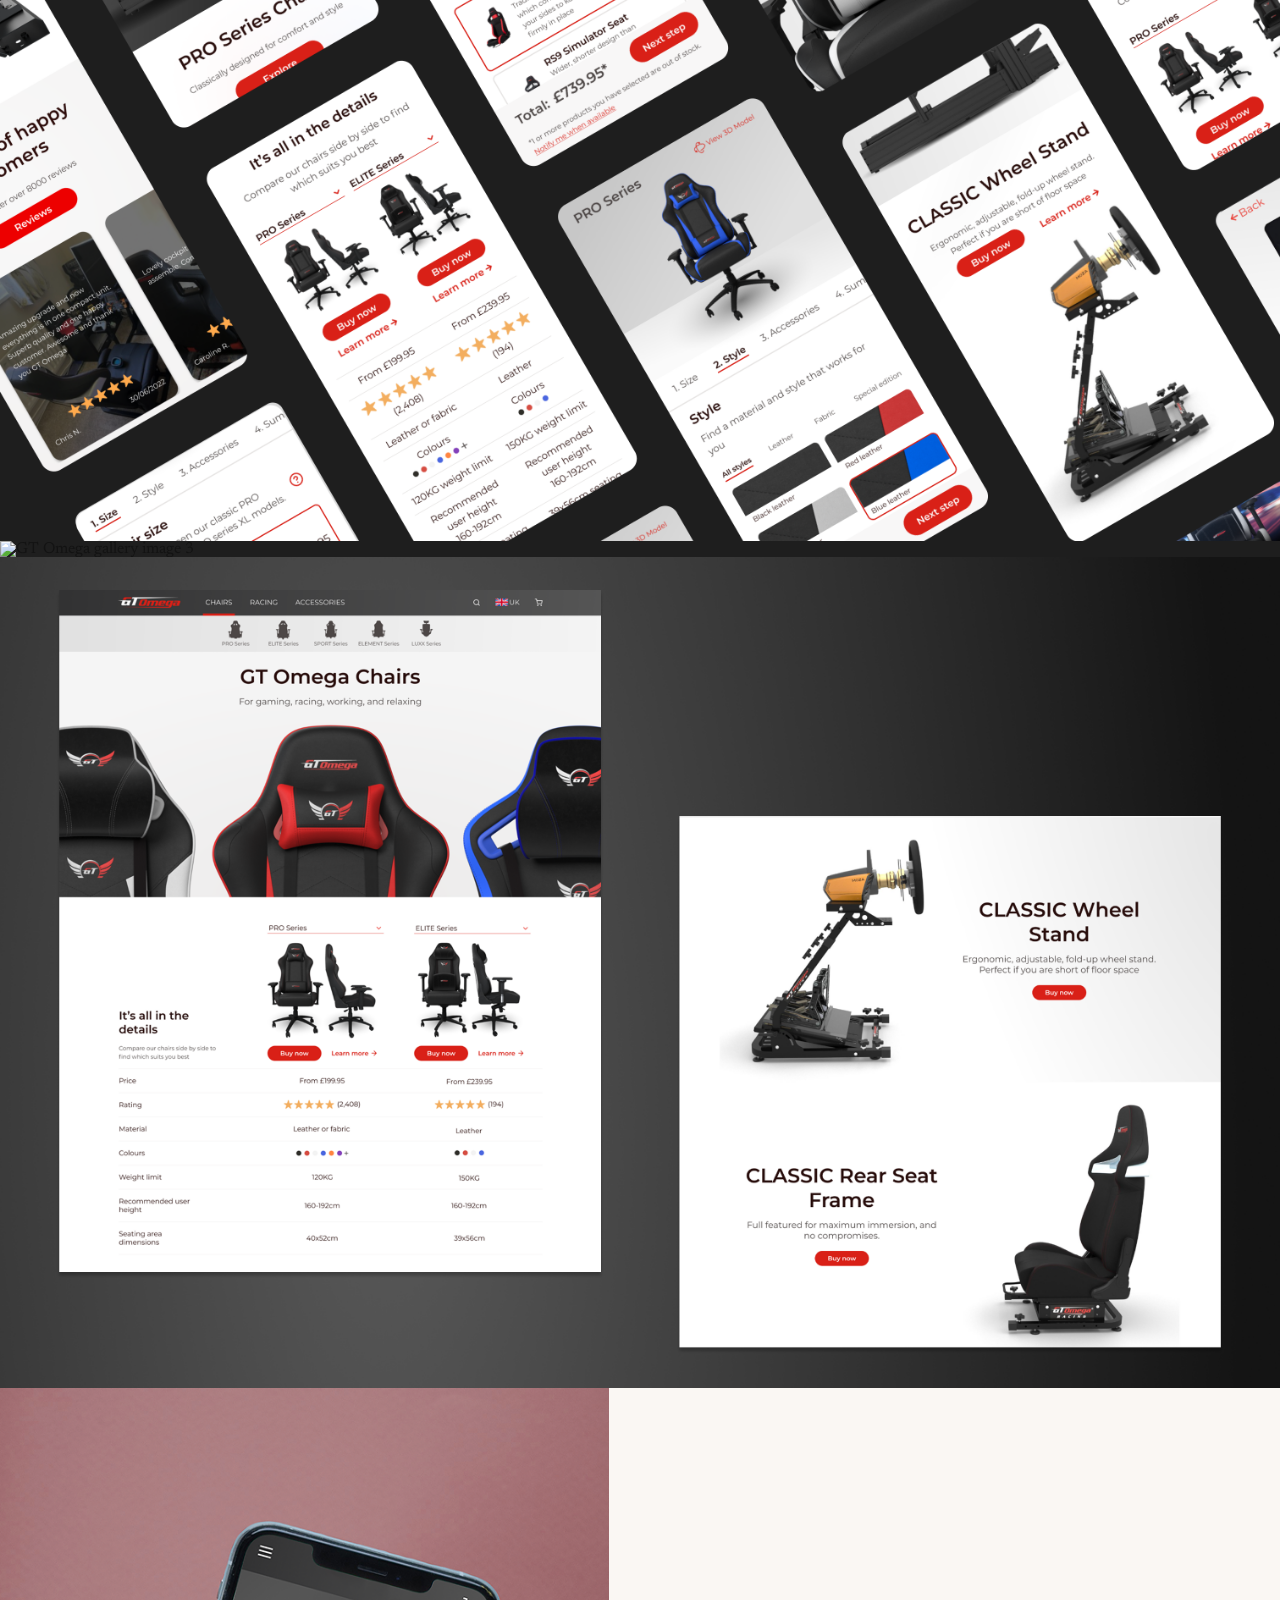
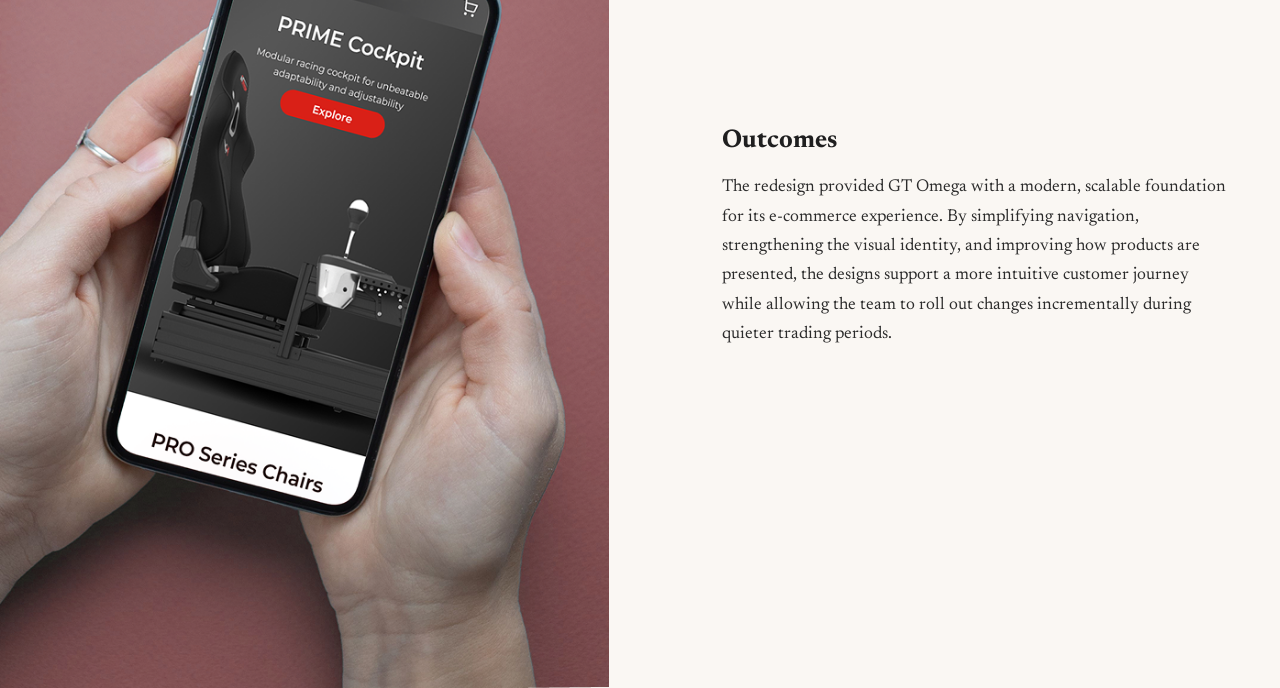
==== commit 2d1fc7b3: "Ready for publishing" ====
--- a/gtomega/index.html
+++ b/gtomega/index.html
@@ -4,6 +4,9 @@
     <meta charset="UTF-8" />
     <meta name="viewport" content="width=device-width, initial-scale=1.0" />
     <title>GT Omega — Case Study</title>
+    <link rel="preconnect" href="https://fonts.googleapis.com" />
+    <link rel="preconnect" href="https://fonts.gstatic.com" crossorigin />
+    <link href="https://fonts.googleapis.com/css2?family=Newsreader:wght@400;700&display=swap" rel="stylesheet" />
     <link rel="stylesheet" href="../project-page.css" />
     <script src="../logo-theme.js" defer></script>
     <script>
@@ -45,7 +48,8 @@
         <img src="../images/misc/logo black.png" alt="Logo" />
         <img id="logo-white" src="../images/misc/logo white.png" alt="Logo" />
       </a>
-      <button>Resumé</button>
+      <button id="back-to-projects" aria-label="Back to projects">← Back to projects</button>
+      <button type="button" class="resume-button" onclick="const resumeLink = document.createElement('a'); resumeLink.href = '../EC Resumé.pdf'; resumeLink.download = 'EC Resumé.pdf'; resumeLink.click();">Resumé</button>
     </header>
 
     <div id="scroll-indicator">
@@ -54,6 +58,26 @@
       </video>
     </div>
 
+    <script>
+      (function() {
+        const backButton = document.getElementById('back-to-projects');
+        if (!backButton) return;
+        
+        backButton.addEventListener('click', function(e) {
+          e.preventDefault();
+          
+          // Store return anchor in session storage
+          const returnPayload = {
+            href: 'gtomega/'
+          };
+          sessionStorage.setItem('returnToProject', JSON.stringify(returnPayload));
+          
+          // Navigate to home
+          window.location.href = '../index.html';
+        });
+      })();
+    </script>
+
     <main class="case-hero" data-logo-theme="dark">
       <img class="case-hero-media" src="hero.png" alt="GT Omega hero" />
     </main>
@@ -89,15 +113,15 @@
       </div>
     </section>
 
-    <section class="case-section case-image-section case-image-section--no-bg" aria-label="GT Omega gallery image two" data-logo-theme="light">
+    <section class="case-section case-image-section case-image-section--no-bg" aria-label="GT Omega gallery image two" data-logo-theme="light" style="--mobile-image-scale: 1.12; --mobile-image-x: 58%; --mobile-image-y: 50%;">
       <img class="case-image-section-media" src="../images/GT Omega/Gt Omega 2.png" alt="GT Omega gallery image 2" />
     </section>
 
-    <section class="case-section case-image-section" aria-label="GT Omega gallery image three" data-logo-theme="dark">
+    <section class="case-section case-image-section" aria-label="GT Omega gallery image three" data-logo-theme="dark" style="--mobile-image-scale: 1.18; --mobile-image-x: 50%; --mobile-image-y: 56%;">
       <img class="case-image-section-media" src="../images/GT Omega/Gt Omega 3.png" alt="GT Omega gallery image 3" />
     </section>
 
-    <section class="case-section case-image-section" aria-label="GT Omega gallery image four" data-logo-theme="dark">
+    <section class="case-section case-image-section" aria-label="GT Omega gallery image four" data-logo-theme="dark" style="--mobile-image-scale: 2.5; --mobile-image-x: 10%; --mobile-image-y: 70%;">
       <img class="case-image-section-media" src="../images/GT Omega/Gt Omega 5.png" alt="GT Omega gallery image 5" />
     </section>
 
--- a/project-page.css
+++ b/project-page.css
@@ -77,6 +77,58 @@
   color: #fff;
 }
 
+header .resume-button {
+  appearance: none;
+  -webkit-appearance: none;
+  background: rgba(244, 244, 244, 0.35);
+  border: 0 solid #111;
+  color: #111;
+  font-family: inherit;
+  font-size: 0.8rem;
+  font-weight: 400;
+  line-height: normal;
+  box-sizing: border-box;
+  padding: 6px 16px;
+  border-radius: 4px;
+  cursor: pointer;
+  letter-spacing: 0.03em;
+  text-decoration: none;
+  display: inline-block;
+  transition: background 220ms ease, color 220ms ease;
+}
+
+header .resume-button:hover {
+  background: #111;
+  color: #fff;
+}
+
+html.logo-use-dark header .resume-button {
+  background: rgba(0, 0, 0, 0.04);
+}
+
+#back-to-projects {
+  position: fixed;
+  top: 56px;
+  left: 10vw;
+  background: rgba(244, 244, 244, 0.35);
+  border: 0px solid #111;
+  color: #111;
+  font-size: 0.75rem;
+  padding: 6px 12px;
+  border-radius: 4px;
+  cursor: pointer;
+  letter-spacing: 0.03em;
+  font-family: 'Newsreader', Georgia, serif;
+  z-index: 13049;
+  white-space: nowrap;
+  transition: background 200ms ease, color 200ms ease;
+}
+
+#back-to-projects:hover {
+  background: #111;
+  color: #fff;
+}
+
 #scroll-indicator {
   position: fixed;
   bottom: 24px;
@@ -223,6 +275,11 @@
   --zoom-start: 2.7;
   --zoom-end: 1.2 ;
   --zoom-progress: 0;
+  --mobile-image-scale: 1;
+  --mobile-image-x: 50%;
+  --mobile-image-y: 50%;
+  --mobile-image-width: 100%;
+  --mobile-image-height: 100%;
 }
 
 .case-zoom-image {
@@ -295,6 +352,11 @@
   background: #1e1e1e;
   padding: 0;
   overflow: hidden;
+  --mobile-image-scale: 1;
+  --mobile-image-x: 50%;
+  --mobile-image-y: 50%;
+  --mobile-image-width: 100%;
+  --mobile-image-height: auto;
 }
 
 .case-image-section-media {
@@ -392,13 +454,21 @@
   display: block;
 }
 
+.case-news-followup-copy-link {
+  display: block;
+  width: 100%;
+  color: inherit;
+  text-decoration: none;
+}
+
 .case-news-followup-copy {
   margin: 0;
   color: #3a3a3a;
   font-family: 'Newsreader', Georgia, serif;
-  font-size: clamp(1rem, 1.5vw, 1.2rem);
+  font-size: clamp(1.25rem, 2vw, 1.7rem);
   line-height: 1.4;
-  text-transform: lowercase;
+  font-weight: 600;
+  text-align: center;
 }
 
 .case-news-followup-video {
@@ -411,6 +481,7 @@
   padding: 0;
   display: flex;
   align-items: center;
+  justify-content: center;
 }
 
 .case-outcomes-grid {
@@ -420,7 +491,8 @@
   display: grid;
   grid-template-columns: minmax(300px, 1fr) minmax(280px, 1fr);
   gap: clamp(28px, 4.8vw, 72px);
-  align-items: stretch;
+  align-items: center;
+  align-self: center;
 }
 
 .case-outcomes-media-wrap {
@@ -437,7 +509,13 @@
 
 .case-outcomes-copy {
   align-self: center;
+  display: flex;
+  flex-direction: column;
+  justify-content: center;
+  height: 100%;
+  margin: auto 0;
   padding: clamp(24px, 4vw, 56px);
+  box-sizing: border-box;
 }
 
 .case-outcomes-title {
@@ -452,6 +530,10 @@
   color: #2b2b2b;
   font-size: clamp(1rem, 1.35vw, 1.2rem);
   line-height: 1.7;
+}
+
+.case-outcomes-copy > * {
+  width: 100%;
 }
 
 .case-page--no-parallax .case-hero {
@@ -497,7 +579,17 @@
   transform: translateY(0);
 }
 
-@media (max-width: 840px) {
+@media (max-width: 900px) {
+  header {
+    padding: 16px 5vw;
+  }
+
+  header .resume-button {
+    font-size: 0.7rem;
+    padding: 4px 10px;
+    white-space: nowrap;
+  }
+
   .case-overview-grid {
     grid-template-columns: 1fr;
     gap: 34px;
@@ -511,6 +603,17 @@
 
   .case-brand-logo {
     width: min(72vw, 300px);
+  }
+
+  #back-to-projects {
+    font-size: 0.65rem;
+    padding: 4px 8px;
+    top: 52px;
+    left: 5vw;
+  }
+
+  .case-centred-copy-text {
+    font-size: clamp(0.9rem, 1.4vw, 1.1rem);
   }
 
   .case-overview-brand,
@@ -521,8 +624,20 @@
   }
 
   .case-zoom-image {
-    transform: scale(var(--zoom-end));
+    width: var(--mobile-image-width, 100%);
+    height: var(--mobile-image-height, 100%);
+    object-position: var(--mobile-image-x, 50%) var(--mobile-image-y, 50%);
+    transform: scale(var(--mobile-image-scale, 1));
+    transform-origin: var(--mobile-image-x, 50%) var(--mobile-image-y, 50%);
     will-change: auto;
+  }
+
+  .case-image-section-media {
+    width: var(--mobile-image-width, 100%);
+    height: var(--mobile-image-height, auto);
+    object-position: var(--mobile-image-x, 50%) var(--mobile-image-y, 50%);
+    transform: scale(var(--mobile-image-scale, 1));
+    transform-origin: var(--mobile-image-x, 50%) var(--mobile-image-y, 50%);
   }
 
   .case-outcomes {
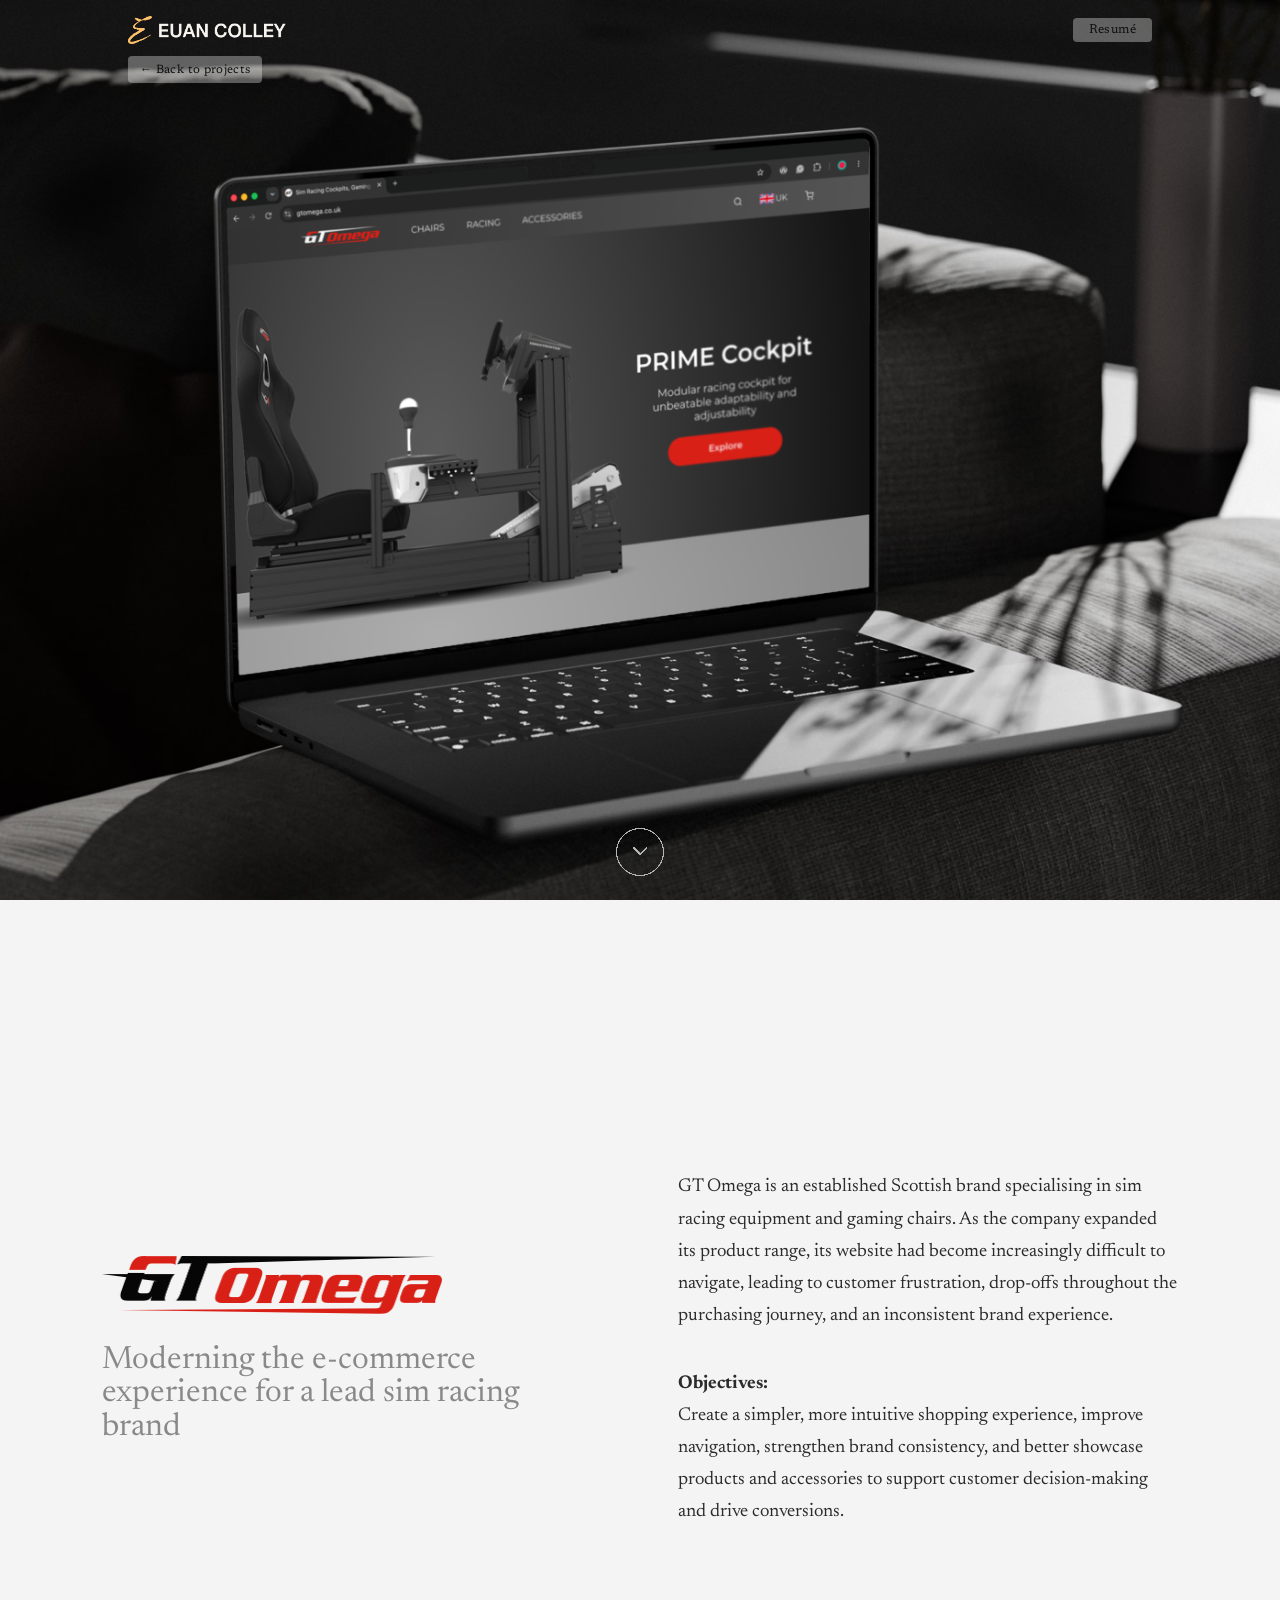
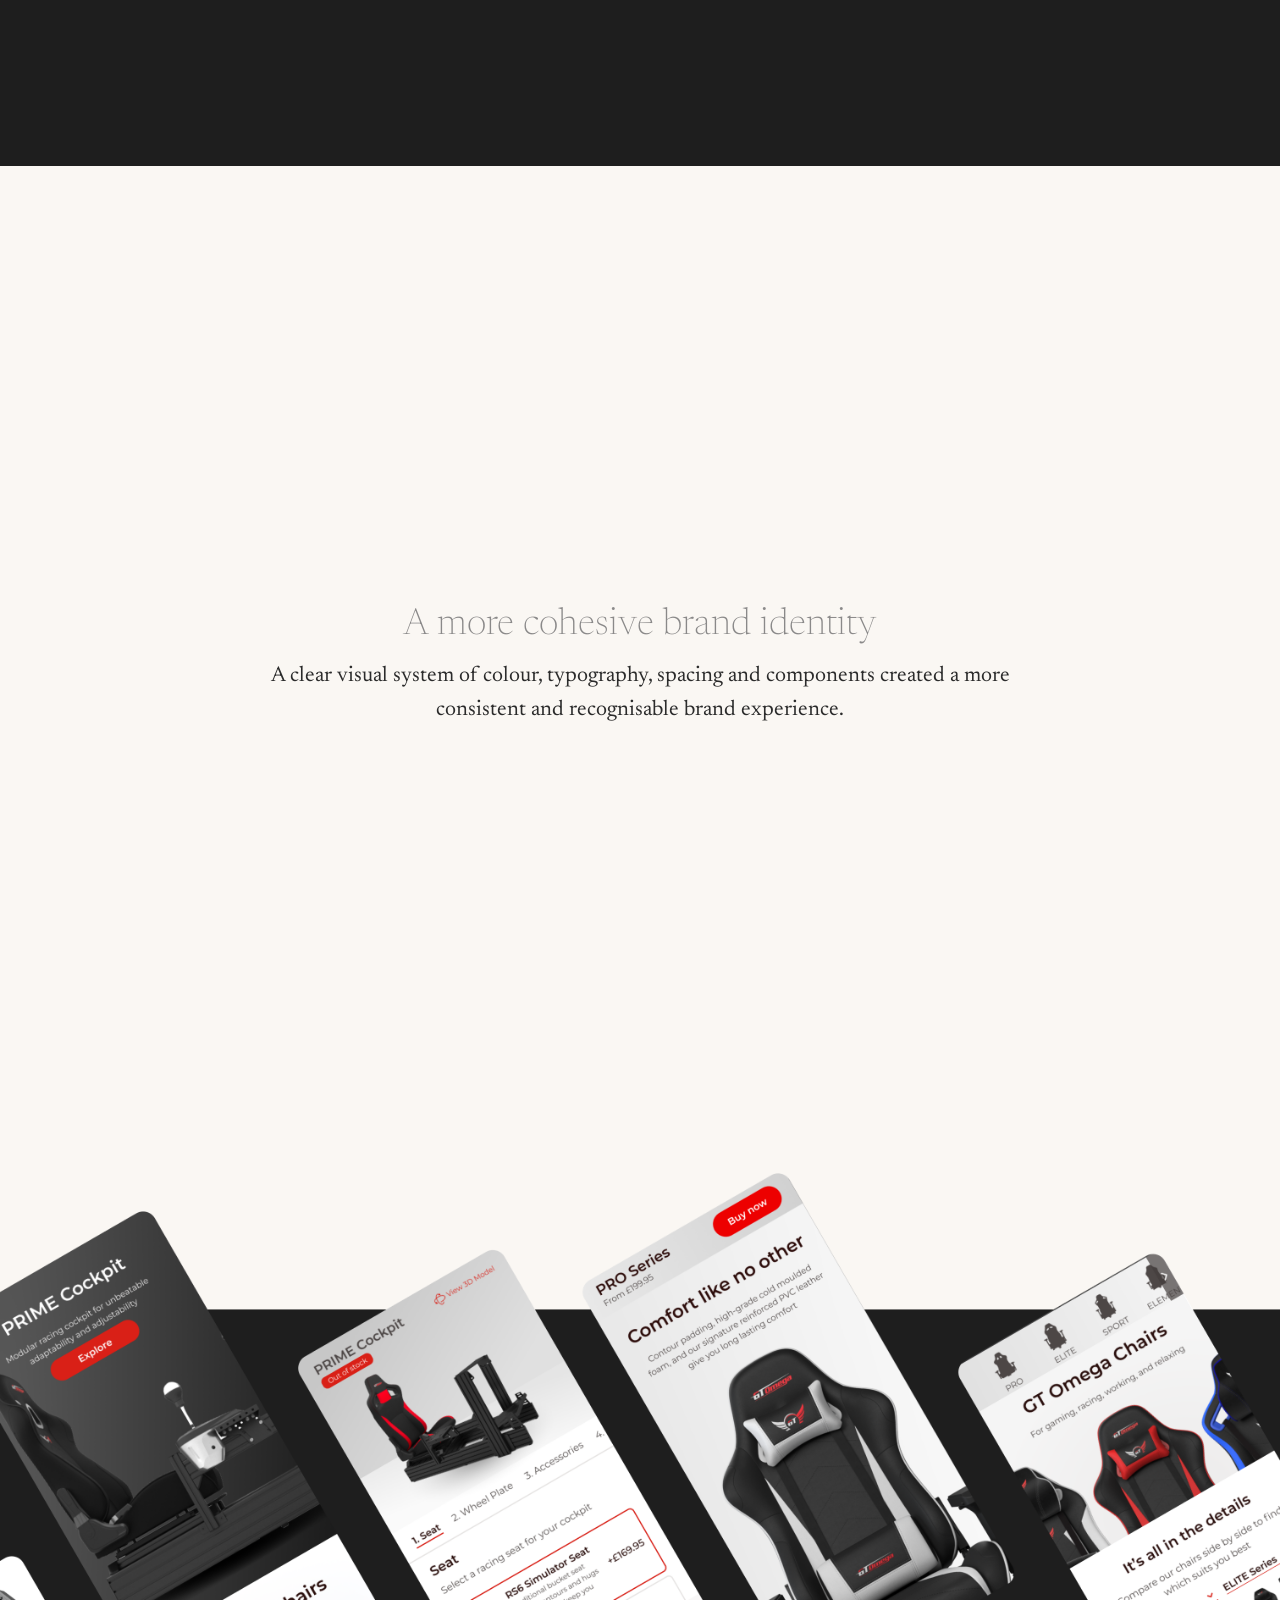
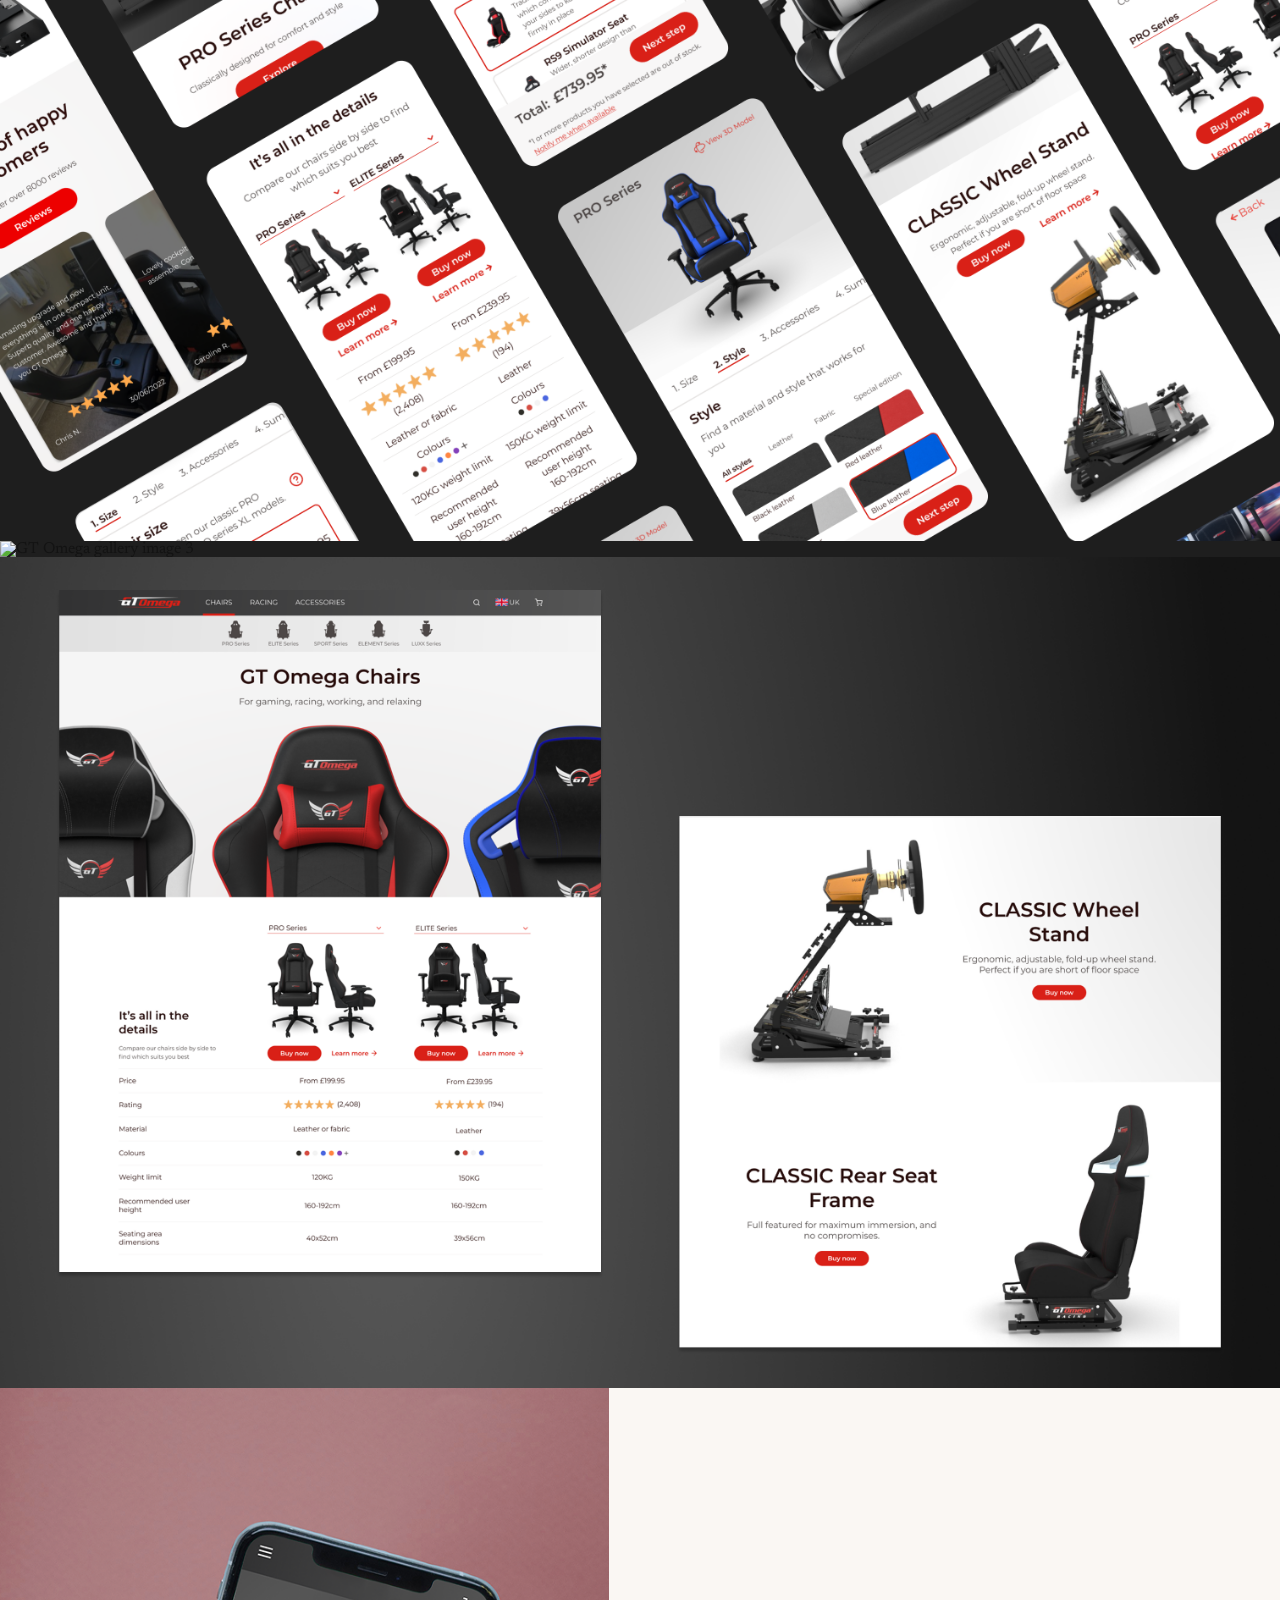
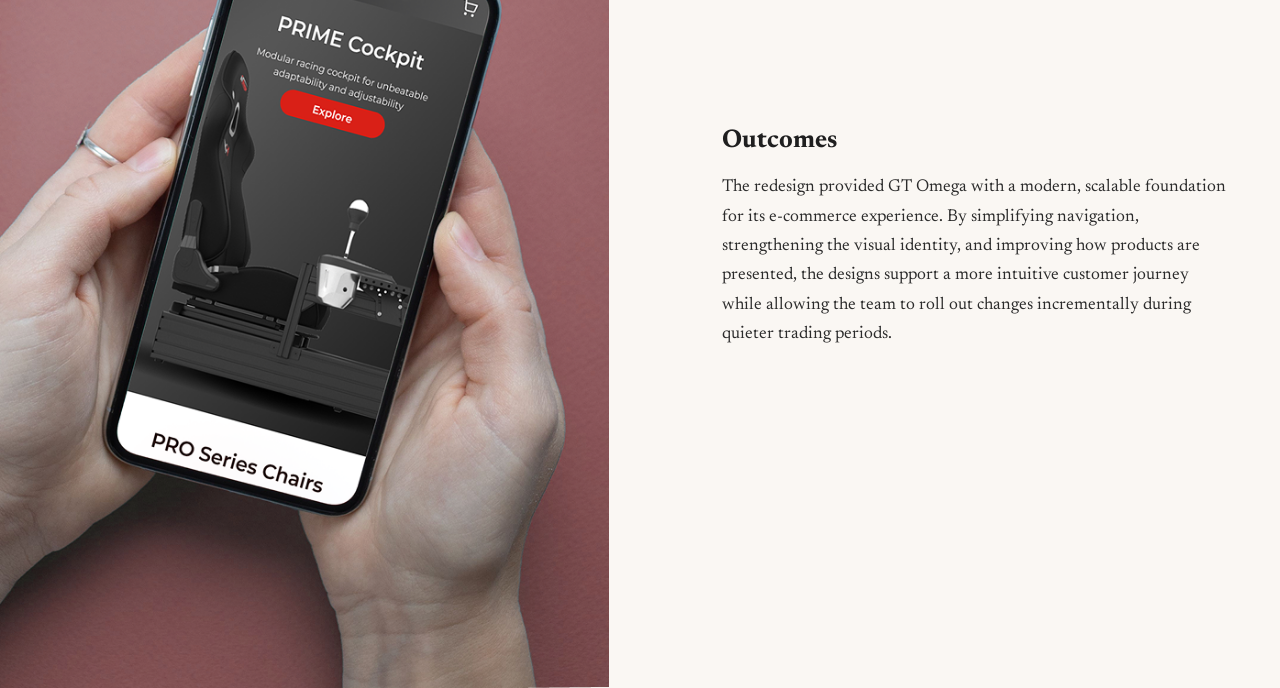
==== commit c3e5c379: "Added Favicon" ====
--- a/gtomega/index.html
+++ b/gtomega/index.html
@@ -4,6 +4,7 @@
     <meta charset="UTF-8" />
     <meta name="viewport" content="width=device-width, initial-scale=1.0" />
     <title>GT Omega — Case Study</title>
+    <link rel="icon" href="../favicon.ico" type="image/x-icon" />
     <link rel="preconnect" href="https://fonts.googleapis.com" />
     <link rel="preconnect" href="https://fonts.gstatic.com" crossorigin />
     <link href="https://fonts.googleapis.com/css2?family=Newsreader:wght@400;700&display=swap" rel="stylesheet" />
